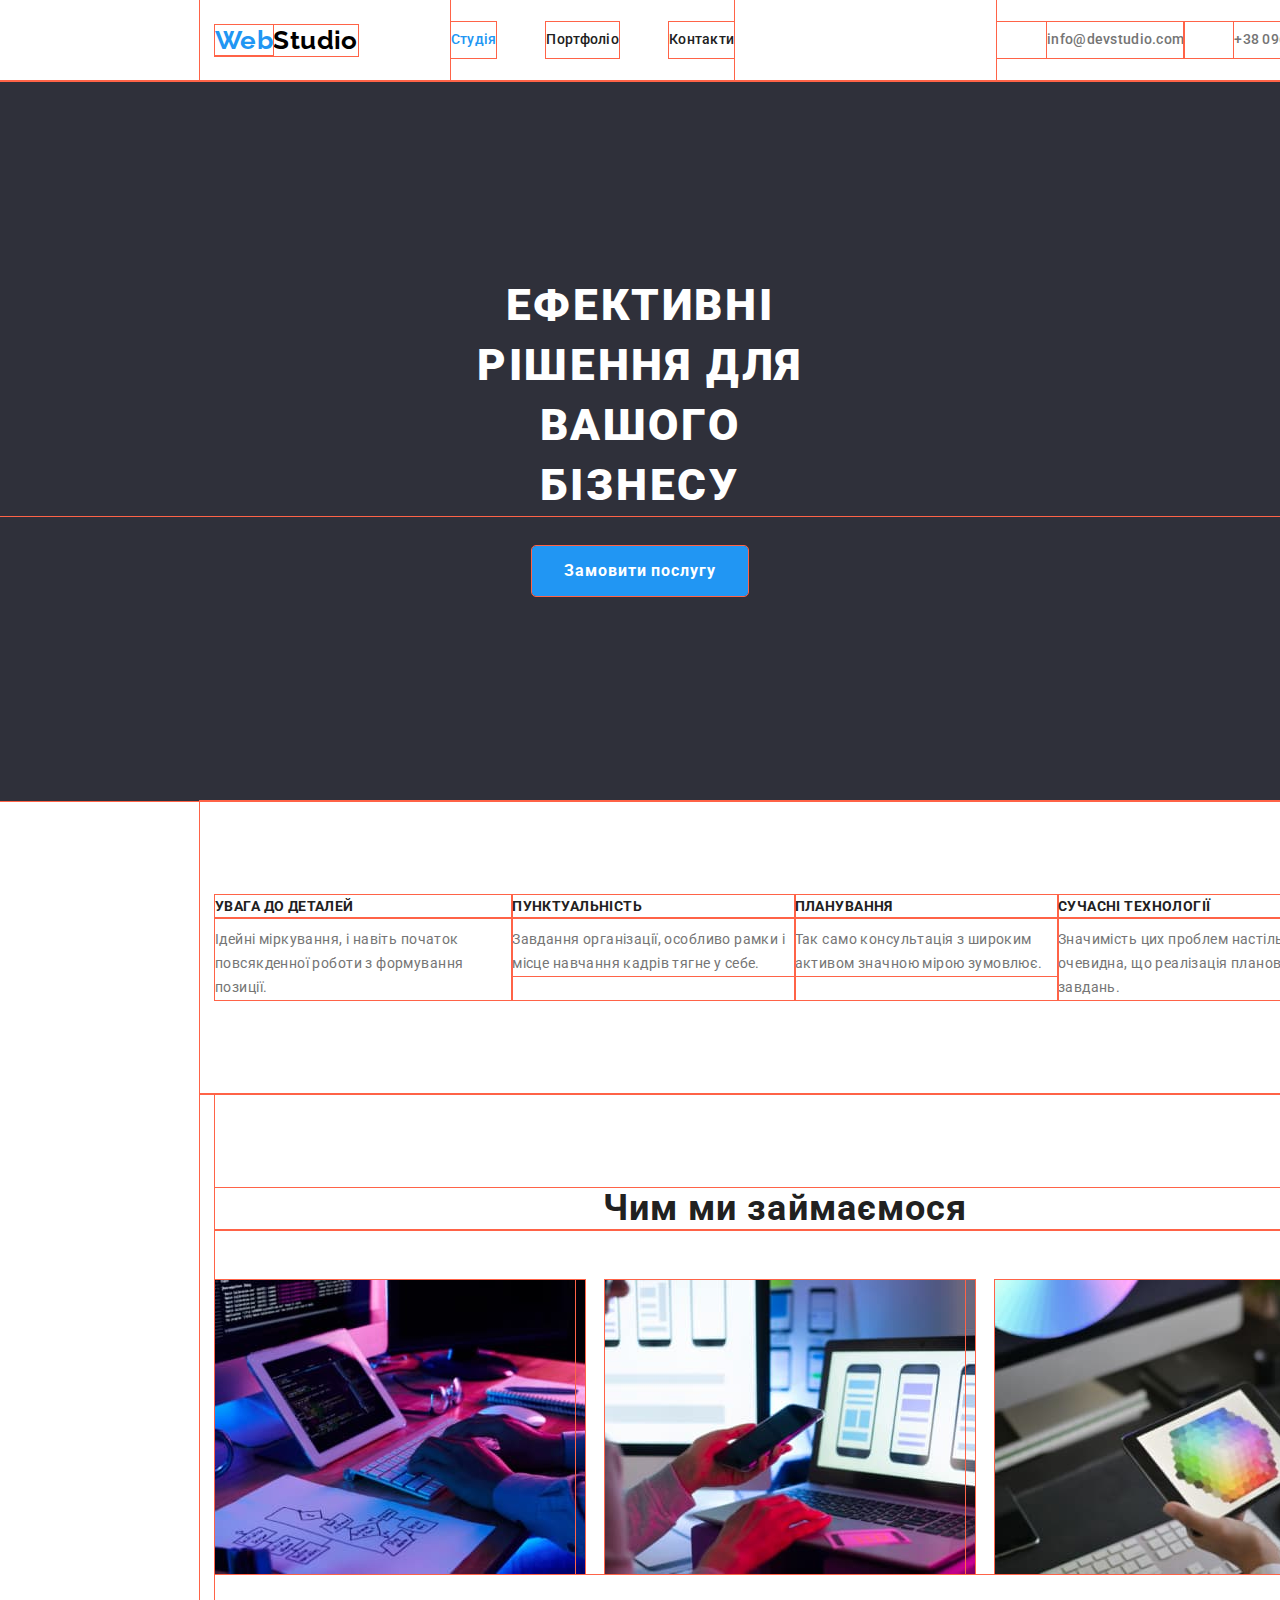
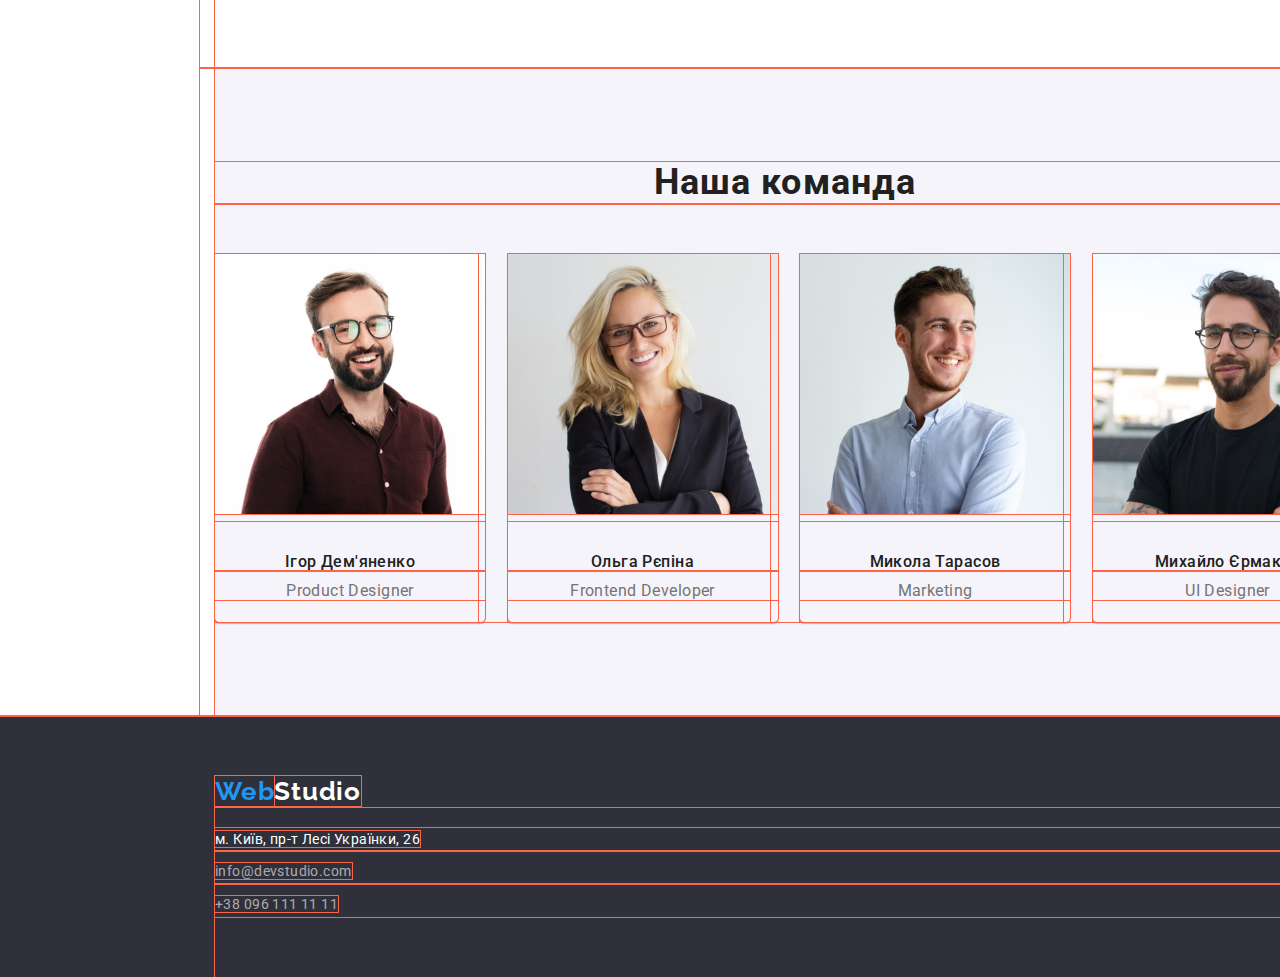
==== index.html @ 88bd4298 "home work" ====
<!DOCTYPE html>
<html lang="uk">
  <head>
    <meta charset="UTF-8" />
    <meta http-equiv="X-UA-Compatible" content="IE=edge" />
    <meta name="viewport" content="width=device-width, initial-scale=1.0" />
    <link rel="preconnect" href="https://fonts.googleapis.com" />
    <link rel="preconnect" href="https://fonts.gstatic.com" crossorigin />
    <link
      href="https://fonts.googleapis.com/css2?family=Raleway:wght@700&family=Roboto:wght@400;500;700;900&display=swap"
      rel="stylesheet"
    />
    <title>Web Studio</title>
    <link
      rel="stylesheet"
      href="https://cdnjs.cloudflare.com/ajax/libs/modern-normalize/1.1.0/modern-normalize.min.css"
    />
    <link rel="stylesheet" href="./сss/styles.css" />
  </head>
  <body>
    <!-- Heder -->
    <header class="header">
      <nav class="container header-container">
        <a lang="en" href="./index.html" class="logo"> <span class="logoweb">Web</span>Studio </a>
        <ul class="site-nav list">
          <li class="site-nav-link"><a href="./index.html" class="link curent">Студія </a></li>
          <li class="site-nav-link"><a href="./portfolio.html" class="link">Портфоліо </a></li>
          <li class="site-nav-link"><a href="Контакти" class="link">Контакти </a></li>
        </ul>
        <ul class="auth-nav list">
          <li>
            <a href="mailto:info@devstudio.com" class="link-nav">info@devstudio.com</a>
          </li>
          <li>
            <a href="tel:+380961111111" class="link-nav">+38 096 111 11 11</a>
          </li>
        </ul>
      </nav>
    </header>
    <main>
      <!-- Section 1 -->
      <section class="hero">
        <h1 class="hero-title">
          Ефективні рішення для<br />
          вашого бізнесу
        </h1>
        <!-- TO DO BUTTON -->
        <button type="button" class="button-hero button-portfolio">Замовити послугу</button>
      </section>
      <div class="container section">
        <section class="textclass">
          <!-- Hiden after-->
          <h2 class="visually-hidden">Особливості</h2>
          <ul class="textsextion">
            <li class="textbox">
              <h3 class="peculiarities">УВАГА ДО ДЕТАЛЕЙ</h3>
              <p class="peculiarities-list">
                Ідейні міркування, і навіть початок повсякденної роботи з формування позиції.
              </p>
            </li>
            <li class="textbox">
              <h3 class="peculiarities">ПУНКТУАЛЬНІСТЬ</h3>
              <p class="peculiarities-list">
                Завдання організації, особливо рамки і місце навчання кадрів тягне у себе.
              </p>
            </li>
            <li class="textbox">
              <h3 class="peculiarities">ПЛАНУВАННЯ</h3>
              <p class="peculiarities-list">
                Так само консультація з широким активом значною мірою зумовлює.
              </p>
            </li>
            <li class="textbox">
              <h3 class="peculiarities">СУЧАСНІ ТЕХНОЛОГІЇ</h3>
              <p class="peculiarities-list">
                Значимість цих проблем настільки очевидна, що реалізація планових завдань.
              </p>
            </li>
          </ul>
        </section>
      </div>
      <div class="container">
        <section class="section section-list">
          <h2 class="section-tittle">Чим ми займаємося</h2>
          <ul class="boxcard">
            <li class="fotowork"><img src="./images/box1.jpg" alt="Проект з 0" width="370" /></li>
            <li class="fotowork">
              <img src="./images/box2.jpg" alt="Теми на любий вибір" width="370" />
            </li>
            <li class="fotowork"><img src="./images/box3.jpg" alt="Дизайн" width="370" /></li>
          </ul>
        </section>
      </div>
      <!-- Comand -->
      <div class="container">
        <section class="section section-team">
          <h2 class="section-tittle pading-list">Наша команда</h2>
          <ul class="team-foto-link">
            <li class="team-workers">
              <div class="borderteam">
                <img src="./images/teamcard1.jpg" alt="Дизайнер" width="270" height="260" />
                <h3 class="team">Ігор Дем'яненко</h3>
                <p class="team-work">Product Designer</p>
              </div>
            </li>
            <li class="team-workers">
              <div class="borderteam">
                <img src="./images/teamcard2.jpg" alt="Розробник" width="270" height="260" />
                <h3 class="team">Ольга Рєпіна</h3>
                <p class="team-work">Frontend Developer</p>
              </div>
            </li>
            <li class="team-workers">
              <div class="borderteam">
                <img src="./images/teamcard3.jpg" alt="Маркетинг" width="270" height="260" />
                <h3 class="team">Микола Тарасов</h3>
                <p class="team-work">Marketing</p>
              </div>
            </li>
            <li class="team-workers">
              <div class="borderteam">
                <img src="./images/teamcard4.jpg" alt="Дизайнер" width="270" height="260" />
                <h3 class="team">Михайло Єрмаков</h3>
                <p class="team-work">UI Designer</p>
              </div>
            </li>
          </ul>
        </section>
      </div>
    </main>
    <!-- adress -->
    <footer class="footerbg">
      <a lang="en" href="./index.html" class="logofot">
        <span class="logo-fotweb">Web</span>Studio</a
      >
      <address>
        <ul class="footer-nav list">
          <li class="navadress">
            <a
              href="https://goo.gl/maps/pRwfF4WAniWBqefx9"
              target="_blank"
              rel="noreferrer nofollow noopener"
              class="footer-link navigation"
              >м. Київ, пр-т Лесі Українки, 26
            </a>
          </li>
          <li class="navadress">
            <a href="mailto:info@devstudio.com" class="footer-link">info@devstudio.com</a>
          </li>
          <li class="navadress">
            <a href="tel:+380961111111" class="footer-link">+38 096 111 11 11</a>
          </li>
        </ul>
      </address>
    </footer>
  </body>
</html>
---- сss/styles.css ----
:root {
  --primary-text-color: rgba(33, 33, 33, 1);
  --logo-link-color: rgba(33, 150, 243, 1);
  --logo-color: rgba(0, 0, 0, 1);
  --primary-background-color: rgba(255, 255, 255, 1);
  --secondary-text: rgba(117, 117, 117, 1);
  --third-text: rgba(255, 255, 255, 0.6);
  --hero-color: rgba(47, 48, 58, 1);
  --active-button: rgba(24, 140, 232, 1);
  --second-background: rgba(245, 244, 250, 1);
  --color-border-heade: rgba(236, 236, 236, 1);
}

body {
  font-family: 'Roboto', sans-serif;
  font-size: 14px;
  line-height: 1.71;
  letter-spacing: 0.03em;
  color: var(--primary-text-color);
  background-color: var(--primary-background-color);
}
/* сховав точки */
* {
}
*,
*::before *::after {
  box-sizing: border-box;
}
* {
  outline: 1px solid tomato;
}

ul {
  list-style: none;
}
.visually-hidden {
  position: absolute;
  white-space: nowrap;
  width: 1px;
  height: 1px;
  overflow: hidden;
  border: 0;
  padding: 0;
  clip: rect(0 0 0 0);
  clip-path: inset(50%);
  margin: -1px;
}
/* pading margim */
h1,
h2,
h3,
h4,
h5,
h6,
p,
ul {
  margin: 0;
}
ul {
  padding-left: 0;
}
/* LOGOGOGOGOGOGOG */
.link {
  display: block;
  padding-top: 10px;
  padding-bottom: 10px;
}
.link-nav {
  display: block;
  padding-top: 10px;
  padding-bottom: 10px;
}
.logo {
  font-family: 'Raleway', sans-serif;
  font-weight: 700;
  font-size: 26px;
  line-height: 1.2;
  color: var(--logo-color);
  text-decoration: none;
}
.logoweb {
  color: var(--logo-link-color);
}
.logo:hover,
.logo:focus {
  color: var(--logo-link-color);
}
/* NAVIGATION */
/* Portfolio */

.site-nav .link {
  font-weight: 500;
  font-size: 14px;
  line-height: 1.14;
  letter-spacing: 0.02em;
  color: var(--primary-text-color);
  text-decoration: none;
}
.site-nav .link:hover,
.site-nav .link:focus {
  color: var(--logo-link-color);
}
/* tel+adress */
.auth-nav .link-nav {
  font-weight: 500;
  font-size: 14px;
  line-height: 1.14;
  letter-spacing: 0.02em;
  color: var(--secondary-text);
  text-decoration: none;
}
.auth-nav .link-nav:hover,
.auth-nav .link-nav:focus {
  color: var(--logo-link-color);
}
.site-nav .link.curent {
  color: var(--logo-link-color);
}
.button-portfolio {
  font-family: inherit;
  font-weight: 500;
  font-size: 16px;
  line-height: 1.6;
  letter-spacing: 0.03em;
  border-radius: 4px;
  color: var(--primary-text-color);
  border: 0px;
  padding: 6px 22px;
}
.button-portfolio:hover,
.button-portfolio:focus {
  background-color: var(--logo-link-color);
  cursor: pointer;
}
.link-filter {
  text-decoration: none;
}
.filter {
  font-size: 18px;
  line-height: 2;
  letter-spacing: 0.06em;
  color: var(--primary-text-color);
  text-decoration: none;
}
.filter-foto {
  font-size: 16px;
  line-height: 1.8;
  letter-spacing: 0.03em;
  color: var(--secondary-text);
  text-decoration: none;
}
/* footer */
.logofot {
  font-family: 'Raleway';
  font-style: normal;
  font-weight: 700;
  font-size: 26px;
  line-height: 1.2;
  letter-spacing: 0.03em;
  color: var(--primary-background-color);
  text-decoration: none;
}
.logo-fotweb {
  color: var(--logo-link-color);
}
.logofot:hover,
.logofot:focus {
  color: var(--logo-link-color);
}
/* adress */
.footerbg {
  background-color: var(--hero-color);
  padding-top: 60px;
}
.footer-nav .footer-link:hover,
.footer-nav .footer-link:focus {
  color: var(--logo-link-color);
}
.footer-link {
  font-size: 14px;
  line-height: 1.7;
  letter-spacing: 0.03em;
  text-decoration: none;
  color: var(--third-text);
}
.navigation {
  color: var(--primary-background-color);
}

/* hero section */
.hero {
  background-color: var(--hero-color);
  text-align: center;
}
.hero-title {
  text-align: center;
  font-weight: 900;
  font-size: 44px;
  line-height: 1.36;
  text-align: center;
  letter-spacing: 0.06em;
  text-transform: uppercase;
  color: var(--primary-background-color);
  padding: 195px 452px 0px 452px;
}
.button-hero {
  font-family: inherit;
  font-weight: 700;
  font-size: 16px;
  line-height: 1.6;
  letter-spacing: 0.06em;
  color: var(--primary-background-color);
  background-color: var(--logo-link-color);
  cursor: pointer;
  border-radius: 4px;
  width: 216px;
  height: 50px;
  margin-top: 30px;
  margin-bottom: 205px;
}
.button-hero:hover,
.button-hero:focus {
  color: var(--primary-background-color);
  background-color: var(--active-button);
}
/* пер(peculiarities)-особливості  */
/* section 2  */

.textsextion {
  display: flex;
  margin-left: auto;
}
.textbox .peculiarities :not(:first-child) {
  margin-left: 30px;
}
.peculiarities {
  font-size: 14px;
  line-height: 1.7;
  letter-spacing: 0.03em;
  text-transform: uppercase;
}
.peculiarities-list {
  color: var(--secondary-text);
  padding-top: 10px;
}
/* section 3  */
.boxcard {
  display: flex;
  padding-top: 50px;
}
.fotowork {
  width: calc((100% - 60px) / 3);
  display: flex;
}
.fotowork {
  margin-right: 30px;
}

.section-tittle {
  font-weight: 700;
  font-size: 36px;
  line-height: 1.16;
  letter-spacing: 0.03em;
  text-align: center;
  color: var(--primary-text-color);
}
/* section team */

.section-team {
  background-color: var(--second-background);
}
.team-foto-link {
  display: flex;
  padding-top: 50px;
}
.team-workers {
  width: calc((100% - 90px) / 4);
}
.team-workers:not(:first-child) {
  margin-left: 30px;
}

.team {
  font-weight: 500;
  font-size: 16px;
  line-height: 1.2;
  color: var(--primary-text-color);
}
.team-work {
  font-size: 16px;
  line-height: 1.2;
  color: var(--secondary-text);
}
/* /* cursor зі значенням pointer. */
/* cursor: pointer; */
/*  */
address {
  font-style: normal;
}
.container {
  width: 1170px;
  padding-left: 15px;
  padding-right: 15px;
  margin-left: 200px;
  margin-right: auto;
}
.header-container {
  display: flex;
}
.site-nav {
  display: flex;
  align-items: center;
}
.auth-nav {
  display: flex;
  align-items: center;
  margin-left: auto;
}
.logo {
  margin-left: 0;
  margin-top: 25px;
  margin-bottom: 24px;
}
.site-nav {
  margin-left: 93px;
}
.site-nav-link:not(:first-child) {
  margin-left: 50px;
}
.link-nav {
  margin-left: 50px;
}
.team {
  padding-top: 30px;
  text-align: center;
}
.team-work {
  padding-top: 10px;
  text-align: center;
}
.footerbg {
  padding-left: 215px;
  padding-top: 60px;
}
.footer-nav {
  display: flex;
  flex-direction: column;
  padding-top: 20px;
  padding-bottom: 60px;
}
.footer-nav :not(:first-child) {
  padding-top: 9px;
}
.borderteam {
  box-shadow: 0px 1px 3px rgba(0, 0, 0, 0.12), 0px 1px 1px rgba(0, 0, 0, 0.14),
    0px 2px 1px rgba(0, 0, 0, 0.2);
  border-radius: 0px 0px 4px 4px;
  width: 270px;
  height: 368px;
}
/* portfolio */
.button {
  display: flex;
  justify-content: center;
}
.button :not(:last-child) {
  padding-right: 9px;
}

.header {
  border-bottom: 1px solid var(--color-border-heade);
}
.section {
  padding-top: 94px;
  padding-bottom: 94px;
}
.foto-link {
  display: flex;
  flex-wrap: wrap;
  padding-top: 34px;
}
.flex-elements {
  margin-right: 30px;
  margin-bottom: 30px;
}
.flex-elements:nth-child(3n) {
  margin-right: 0;
}
.flex-elements:nth-last-child(-n + 3) {
  margin-bottom: 0;
}
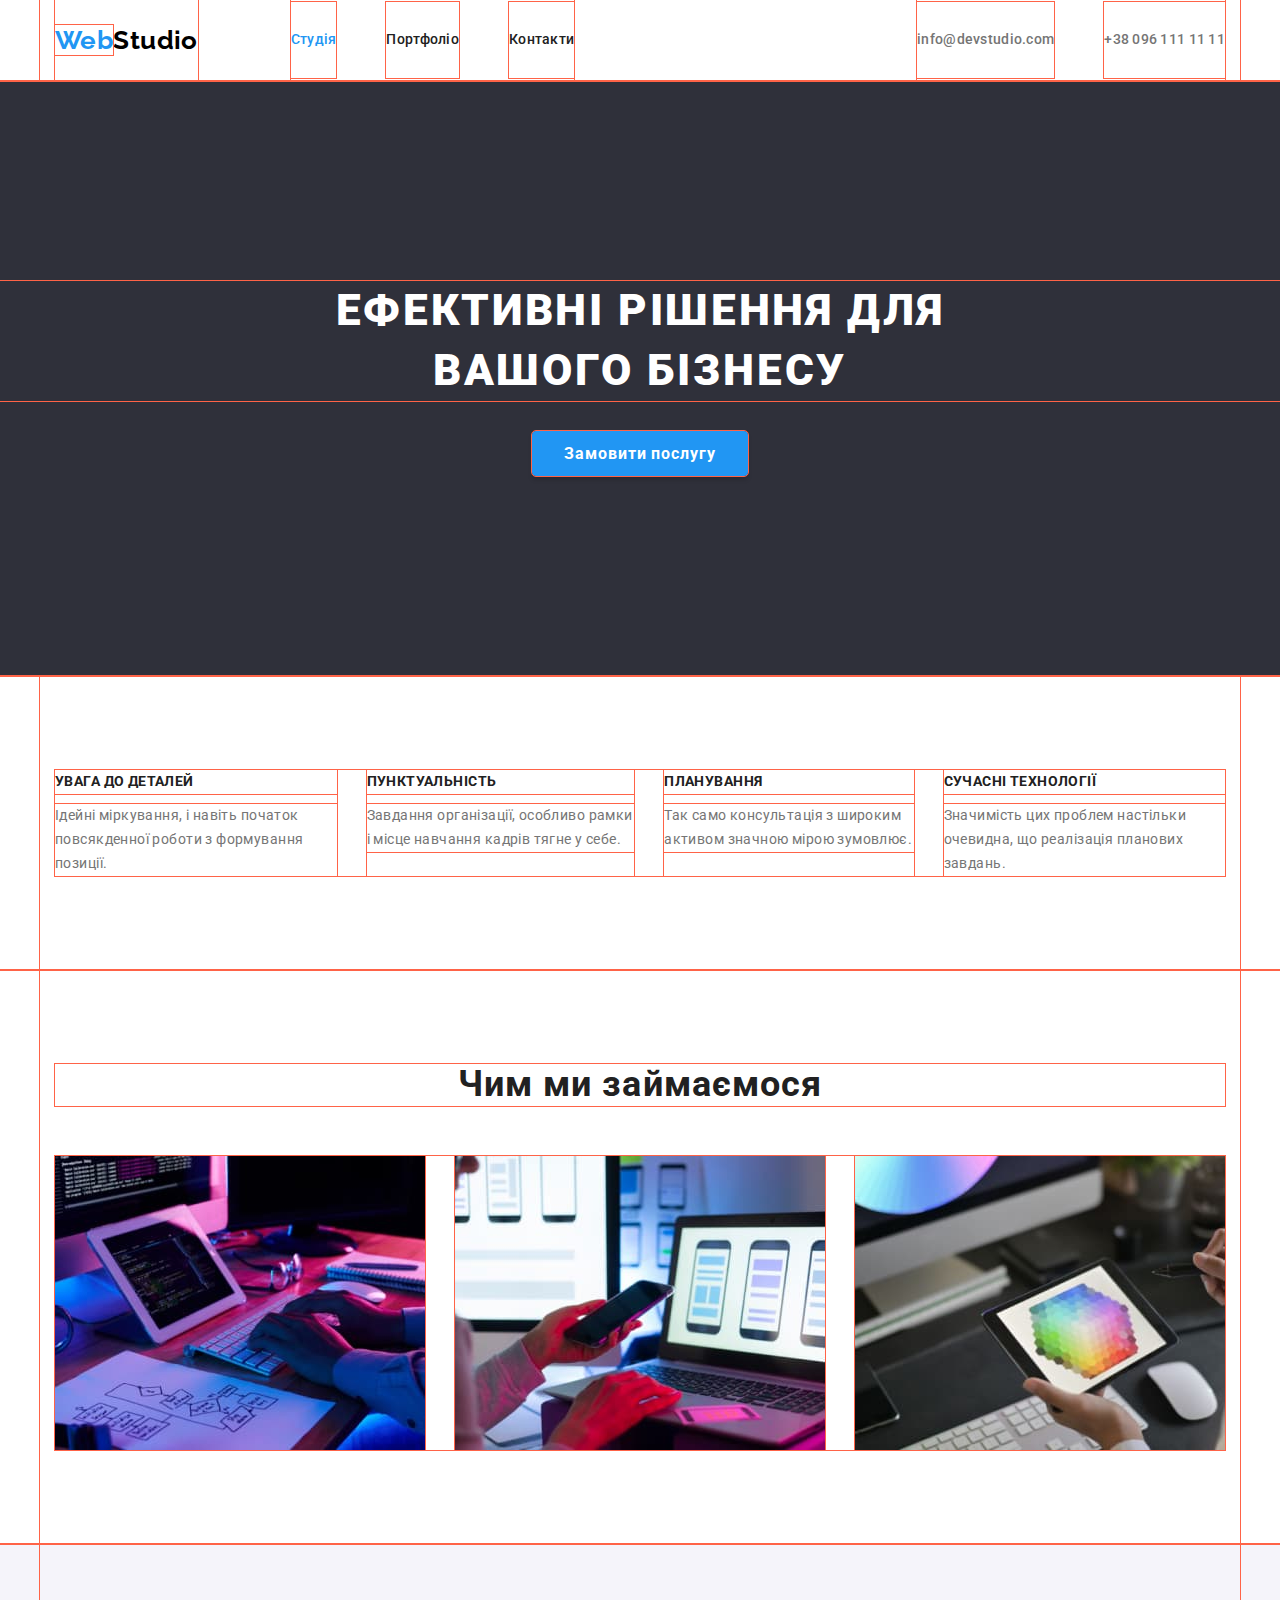
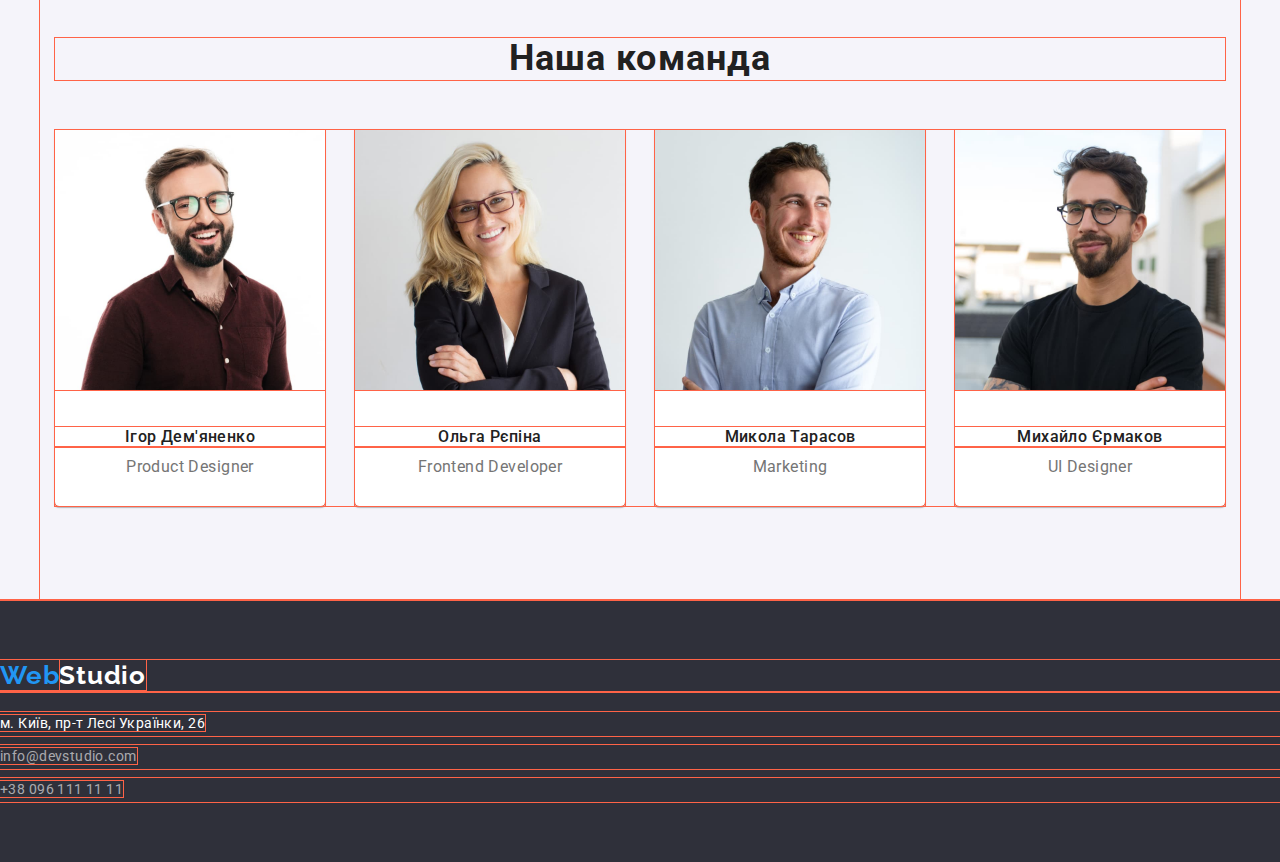
==== commit bbc11748: "mistake" ====
--- a/index.html
+++ b/index.html
@@ -28,10 +28,10 @@
           <li class="site-nav-link"><a href="Контакти" class="link">Контакти </a></li>
         </ul>
         <ul class="auth-nav list">
-          <li>
+          <li class="nav-site">
             <a href="mailto:info@devstudio.com" class="link-nav">info@devstudio.com</a>
           </li>
-          <li>
+          <li class="nav-sit">
             <a href="tel:+380961111111" class="link-nav">+38 096 111 11 11</a>
           </li>
         </ul>
@@ -47,9 +47,9 @@
         <!-- TO DO BUTTON -->
         <button type="button" class="button-hero button-portfolio">Замовити послугу</button>
       </section>
-      <div class="container section">
         <section class="textclass">
           <!-- Hiden after-->
+           <div class="container section">
           <h2 class="visually-hidden">Особливості</h2>
           <ul class="textsextion">
             <li class="textbox">
@@ -58,6 +58,7 @@
                 Ідейні міркування, і навіть початок повсякденної роботи з формування позиції.
               </p>
             </li>
+            
             <li class="textbox">
               <h3 class="peculiarities">ПУНКТУАЛЬНІСТЬ</h3>
               <p class="peculiarities-list">
@@ -77,10 +78,11 @@
               </p>
             </li>
           </ul>
+          </div>
         </section>
       </div>
-      <div class="container">
-        <section class="section section-list">
+      <section class="section-list">
+           <div class="container section">
           <h2 class="section-tittle">Чим ми займаємося</h2>
           <ul class="boxcard">
             <li class="fotowork"><img src="./images/box1.jpg" alt="Проект з 0" width="370" /></li>
@@ -89,51 +91,59 @@
             </li>
             <li class="fotowork"><img src="./images/box3.jpg" alt="Дизайн" width="370" /></li>
           </ul>
+          </div>
         </section>
-      </div>
+      
       <!-- Comand -->
-      <div class="container">
-        <section class="section section-team">
+      
+        <section class=" section-team">
+          <div class="container section">
           <h2 class="section-tittle pading-list">Наша команда</h2>
           <ul class="team-foto-link">
             <li class="team-workers">
-              <div class="borderteam">
+              
                 <img src="./images/teamcard1.jpg" alt="Дизайнер" width="270" height="260" />
+                <div class="borderteam">
                 <h3 class="team">Ігор Дем'яненко</h3>
                 <p class="team-work">Product Designer</p>
               </div>
             </li>
             <li class="team-workers">
-              <div class="borderteam">
+              
                 <img src="./images/teamcard2.jpg" alt="Розробник" width="270" height="260" />
+                <div class="borderteam">
                 <h3 class="team">Ольга Рєпіна</h3>
                 <p class="team-work">Frontend Developer</p>
               </div>
             </li>
             <li class="team-workers">
-              <div class="borderteam">
+              
                 <img src="./images/teamcard3.jpg" alt="Маркетинг" width="270" height="260" />
+                <div class="borderteam">
                 <h3 class="team">Микола Тарасов</h3>
                 <p class="team-work">Marketing</p>
               </div>
             </li>
             <li class="team-workers">
-              <div class="borderteam">
+              
                 <img src="./images/teamcard4.jpg" alt="Дизайнер" width="270" height="260" />
+                <div class="borderteam">
                 <h3 class="team">Михайло Єрмаков</h3>
                 <p class="team-work">UI Designer</p>
               </div>
             </li>
           </ul>
+          </div>
         </section>
-      </div>
     </main>
     <!-- adress -->
     <footer class="footerbg">
+      <div class="logoclas">
       <a lang="en" href="./index.html" class="logofot">
-        <span class="logo-fotweb">Web</span>Studio</a
-      >
+        <span class="logo-fotweb">Web</span>Studio</a>
       <address>
+        </div>
+        <div class="foterclass">
         <ul class="footer-nav list">
           <li class="navadress">
             <a
@@ -151,6 +161,7 @@
             <a href="tel:+380961111111" class="footer-link">+38 096 111 11 11</a>
           </li>
         </ul>
+      </div>
       </address>
     </footer>
   </body>
--- a/сss/styles.css
+++ b/сss/styles.css
@@ -9,6 +9,7 @@
   --active-button: rgba(24, 140, 232, 1);
   --second-background: rgba(245, 244, 250, 1);
   --color-border-heade: rgba(236, 236, 236, 1);
+  --border-porfolio: rgba(238, 238, 238, 1);
 }
 
 body {
@@ -22,7 +23,6 @@
 /* сховав точки */
 * {
 }
-*,
 *::before *::after {
   box-sizing: border-box;
 }
@@ -62,14 +62,10 @@
 /* LOGOGOGOGOGOGOG */
 .link {
   display: block;
-  padding-top: 10px;
-  padding-bottom: 10px;
-}
-.link-nav {
-  display: block;
-  padding-top: 10px;
-  padding-bottom: 10px;
-}
+  padding-top: 30px;
+  padding-bottom: 30px;
+}
+
 .logo {
   font-family: 'Raleway', sans-serif;
   font-weight: 700;
@@ -81,13 +77,20 @@
 .logoweb {
   color: var(--logo-link-color);
 }
-.logo:hover,
+
 .logo:focus {
   color: var(--logo-link-color);
 }
 /* NAVIGATION */
 /* Portfolio */
-
+.link-nav {
+  display: block;
+  padding-top: 30px;
+  padding-bottom: 30px;
+}
+.nav-site {
+  margin-right: 50px;
+}
 .site-nav .link {
   font-weight: 500;
   font-size: 14px;
@@ -126,11 +129,16 @@
   color: var(--primary-text-color);
   border: 0px;
   padding: 6px 22px;
+  cursor: pointer;
 }
 .button-portfolio:hover,
 .button-portfolio:focus {
   background-color: var(--logo-link-color);
-  cursor: pointer;
+  color: var(--primary-background-color);
+}
+.button-portfolio:hover {
+  box-shadow: 0px 3px 1px rgba(0, 0, 0, 0.1), 0px 1px 2px rgba(0, 0, 0, 0.08),
+    0px 2px 2px rgba(0, 0, 0, 0.12);
 }
 .link-filter {
   text-decoration: none;
@@ -141,6 +149,7 @@
   letter-spacing: 0.06em;
   color: var(--primary-text-color);
   text-decoration: none;
+  margin-bottom: 4px;
 }
 .filter-foto {
   font-size: 16px;
@@ -163,15 +172,12 @@
 .logo-fotweb {
   color: var(--logo-link-color);
 }
-.logofot:hover,
+
 .logofot:focus {
   color: var(--logo-link-color);
 }
 /* adress */
-.footerbg {
-  background-color: var(--hero-color);
-  padding-top: 60px;
-}
+
 .footer-nav .footer-link:hover,
 .footer-nav .footer-link:focus {
   color: var(--logo-link-color);
@@ -191,6 +197,8 @@
 .hero {
   background-color: var(--hero-color);
   text-align: center;
+  padding-top: 200px;
+  padding-bottom: 200px;
 }
 .hero-title {
   text-align: center;
@@ -201,7 +209,6 @@
   letter-spacing: 0.06em;
   text-transform: uppercase;
   color: var(--primary-background-color);
-  padding: 195px 452px 0px 452px;
 }
 .button-hero {
   font-family: inherit;
@@ -213,10 +220,9 @@
   background-color: var(--logo-link-color);
   cursor: pointer;
   border-radius: 4px;
-  width: 216px;
-  height: 50px;
   margin-top: 30px;
-  margin-bottom: 205px;
+  padding: 10px 32px;
+  box-shadow: 0px 4px 4px rgba(0, 0, 0, 0.15);
 }
 .button-hero:hover,
 .button-hero:focus {
@@ -228,7 +234,7 @@
 
 .textsextion {
   display: flex;
-  margin-left: auto;
+  gap: 30px;
 }
 .textbox .peculiarities :not(:first-child) {
   margin-left: 30px;
@@ -241,19 +247,17 @@
 }
 .peculiarities-list {
   color: var(--secondary-text);
-  padding-top: 10px;
+  margin-top: 10px;
 }
 /* section 3  */
 .boxcard {
   display: flex;
-  padding-top: 50px;
+  margin-top: 50px;
+  gap: 30px;
 }
 .fotowork {
   width: calc((100% - 60px) / 3);
   display: flex;
-}
-.fotowork {
-  margin-right: 30px;
 }
 
 .section-tittle {
@@ -271,13 +275,23 @@
 }
 .team-foto-link {
   display: flex;
-  padding-top: 50px;
+  margin-top: 50px;
 }
 .team-workers {
   width: calc((100% - 90px) / 4);
-}
+  background-color: var(--primary-background-color);
+}
+
 .team-workers:not(:first-child) {
   margin-left: 30px;
+}
+.team-work {
+  padding-top: 10px;
+  padding-bottom: 30px;
+  text-align: center;
+  font-size: 16px;
+  line-height: 1.2;
+  color: var(--secondary-text);
 }
 
 .team {
@@ -285,12 +299,10 @@
   font-size: 16px;
   line-height: 1.2;
   color: var(--primary-text-color);
-}
-.team-work {
-  font-size: 16px;
-  line-height: 1.2;
-  color: var(--secondary-text);
-}
+  text-align: center;
+  margin-top: 30px;
+}
+
 /* /* cursor зі значенням pointer. */
 /* cursor: pointer; */
 /*  */
@@ -298,10 +310,10 @@
   font-style: normal;
 }
 .container {
-  width: 1170px;
+  width: 1200px;
   padding-left: 15px;
   padding-right: 15px;
-  margin-left: 200px;
+  margin-left: auto;
   margin-right: auto;
 }
 .header-container {
@@ -318,8 +330,8 @@
 }
 .logo {
   margin-left: 0;
-  margin-top: 25px;
-  margin-bottom: 24px;
+  padding-top: 25px;
+  padding-bottom: 24px;
 }
 .site-nav {
   margin-left: 93px;
@@ -327,44 +339,27 @@
 .site-nav-link:not(:first-child) {
   margin-left: 50px;
 }
-.link-nav {
-  margin-left: 50px;
-}
-.team {
-  padding-top: 30px;
-  text-align: center;
-}
-.team-work {
-  padding-top: 10px;
-  text-align: center;
-}
+
 .footerbg {
-  padding-left: 215px;
+  padding-left: auto;
   padding-top: 60px;
-}
-.footer-nav {
-  display: flex;
-  flex-direction: column;
-  padding-top: 20px;
   padding-bottom: 60px;
-}
-.footer-nav :not(:first-child) {
-  padding-top: 9px;
-}
-.borderteam {
+  background-color: var(--hero-color);
+}
+
+.team-workers {
   box-shadow: 0px 1px 3px rgba(0, 0, 0, 0.12), 0px 1px 1px rgba(0, 0, 0, 0.14),
     0px 2px 1px rgba(0, 0, 0, 0.2);
   border-radius: 0px 0px 4px 4px;
-  width: 270px;
-  height: 368px;
 }
 /* portfolio */
 .button {
   display: flex;
   justify-content: center;
+  cursor: pointer;
 }
 .button :not(:last-child) {
-  padding-right: 9px;
+  margin-right: 9px;
 }
 
 .header {
@@ -377,15 +372,33 @@
 .foto-link {
   display: flex;
   flex-wrap: wrap;
-  padding-top: 34px;
-}
+  margin-top: 34px;
+}
+
 .flex-elements {
   margin-right: 30px;
-  margin-bottom: 30px;
-}
+  margin-top: 30px;
+  background-color: var(--primary-background-color);
+}
+
 .flex-elements:nth-child(3n) {
   margin-right: 0;
 }
-.flex-elements:nth-last-child(-n + 3) {
-  margin-bottom: 0;
-}
+.logoclas {
+  margin-bottom: 20px;
+}
+.foterclass :not(:first-child) {
+  margin-top: 9px;
+}
+.border-foto {
+  border-width: 1px;
+  border-style: solid;
+  border-color: var(--border-porfolio);
+  padding-top: 20px;
+  padding-bottom: 20px;
+  padding-left: 24px;
+  padding-right: 24px;
+}
+.border-foto {
+  display: block;
+}
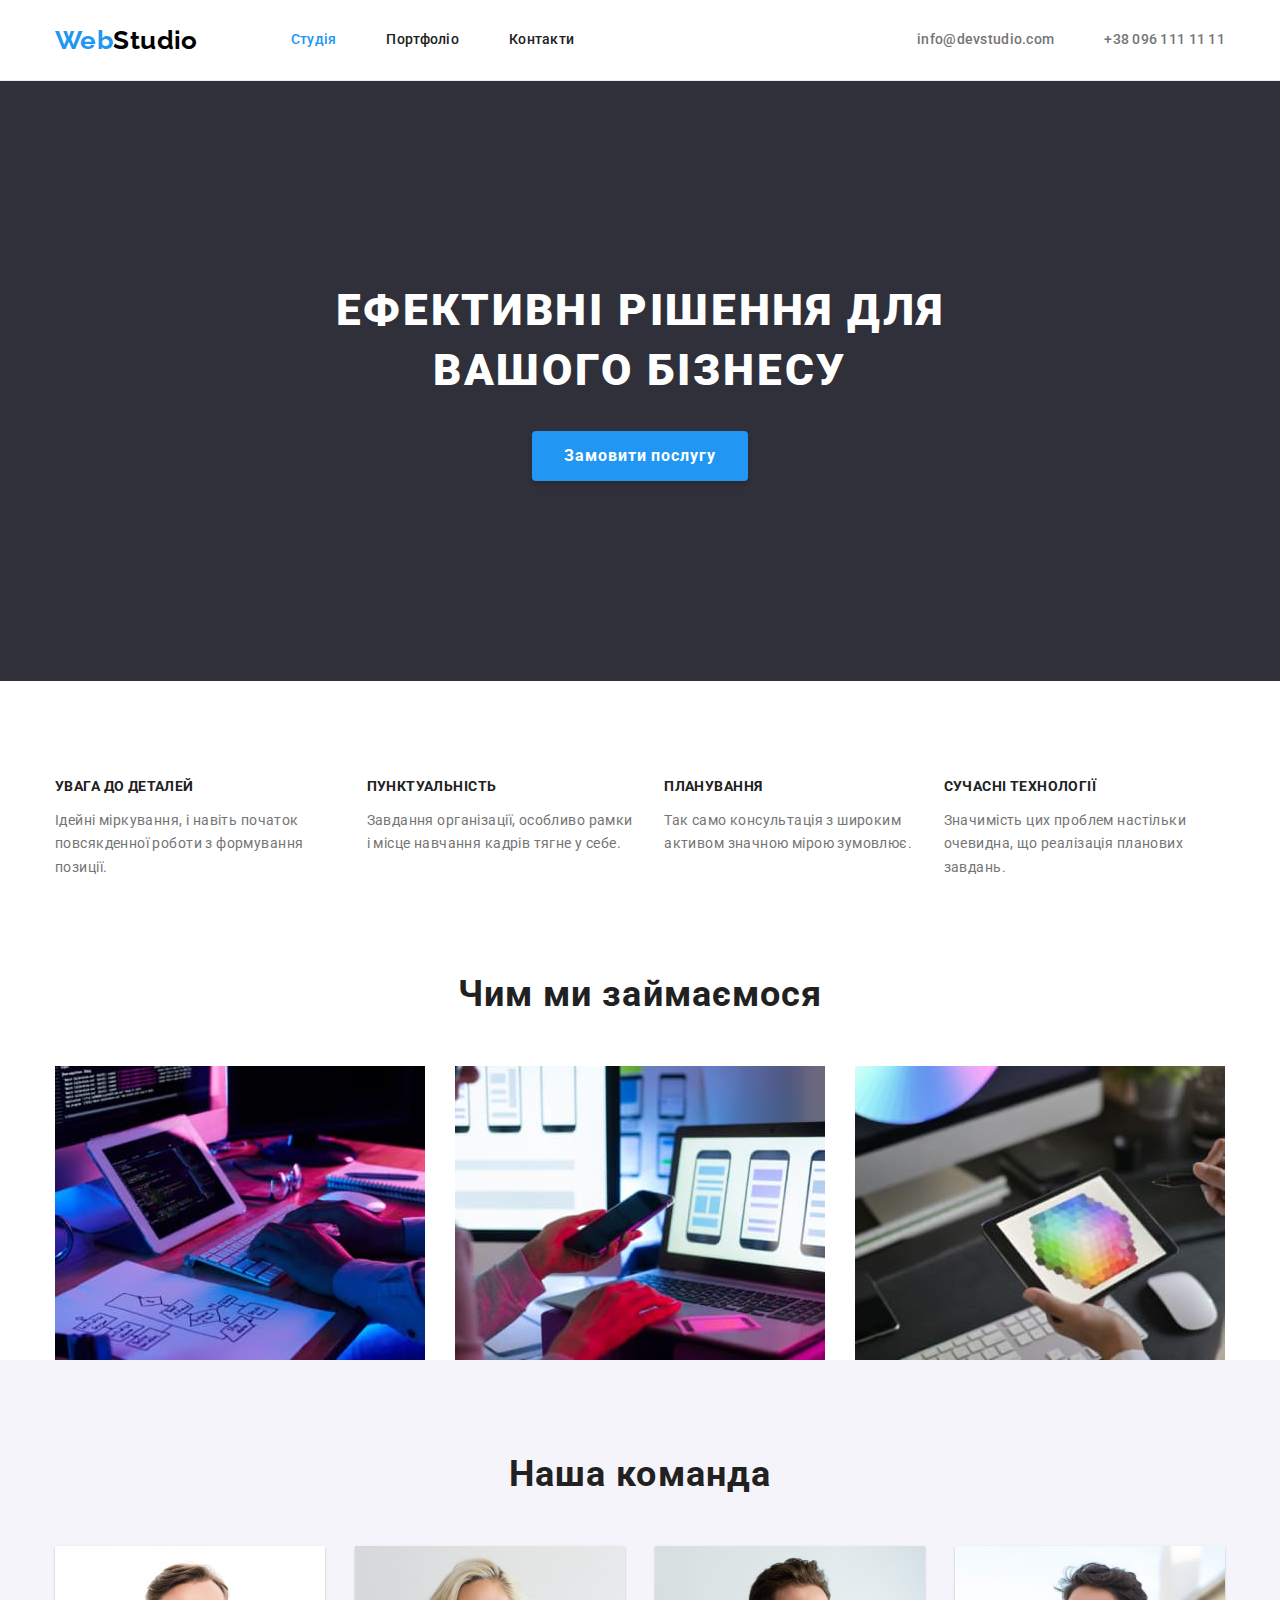
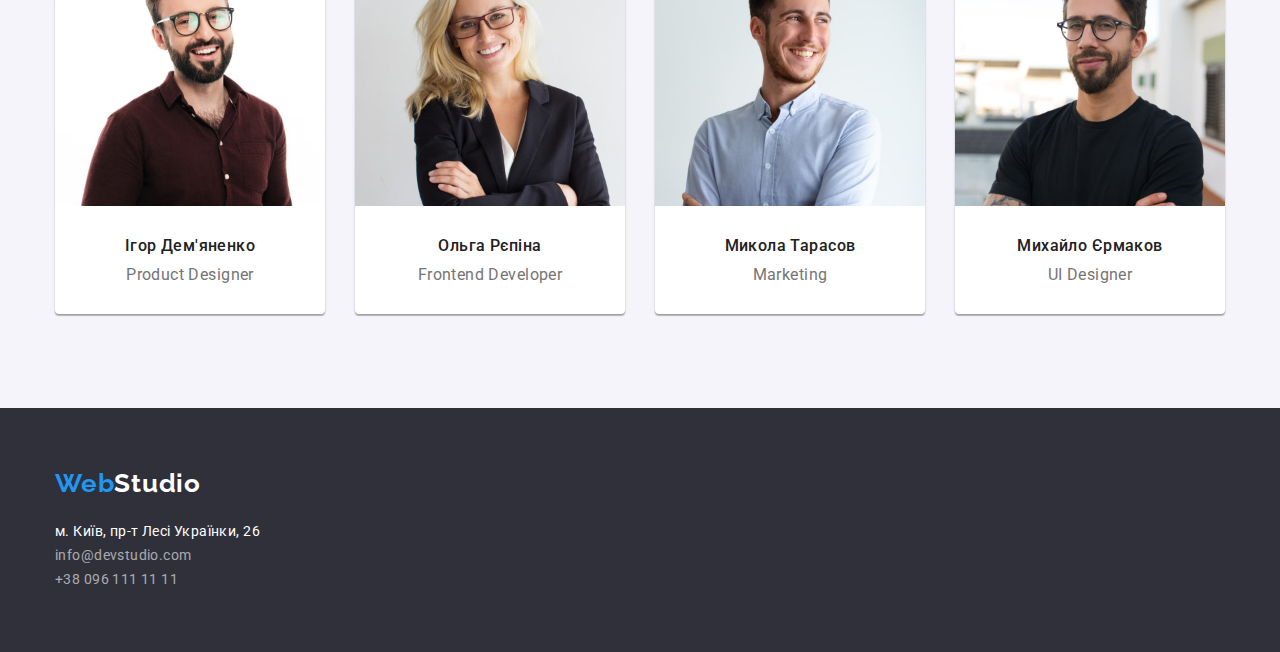
==== commit d0e7bb81: "what me do" ====
--- a/index.html
+++ b/index.html
@@ -47,9 +47,9 @@
         <!-- TO DO BUTTON -->
         <button type="button" class="button-hero button-portfolio">Замовити послугу</button>
       </section>
-        <section class="textclass">
+        <section class="textclass section">
           <!-- Hiden after-->
-           <div class="container section">
+           <div class="container ">
           <h2 class="visually-hidden">Особливості</h2>
           <ul class="textsextion">
             <li class="textbox">
@@ -82,7 +82,7 @@
         </section>
       </div>
       <section class="section-list">
-           <div class="container section">
+           <div class="container ">
           <h2 class="section-tittle">Чим ми займаємося</h2>
           <ul class="boxcard">
             <li class="fotowork"><img src="./images/box1.jpg" alt="Проект з 0" width="370" /></li>
@@ -96,8 +96,8 @@
       
       <!-- Comand -->
       
-        <section class=" section-team">
-          <div class="container section">
+        <section class=" section-team section">
+          <div class="container">
           <h2 class="section-tittle pading-list">Наша команда</h2>
           <ul class="team-foto-link">
             <li class="team-workers">
@@ -138,12 +138,12 @@
     </main>
     <!-- adress -->
     <footer class="footerbg">
+      <div class="container">
       <div class="logoclas">
       <a lang="en" href="./index.html" class="logofot">
         <span class="logo-fotweb">Web</span>Studio</a>
       <address>
         </div>
-        <div class="foterclass">
         <ul class="footer-nav list">
           <li class="navadress">
             <a
@@ -161,8 +161,8 @@
             <a href="tel:+380961111111" class="footer-link">+38 096 111 11 11</a>
           </li>
         </ul>
+      </address>
       </div>
-      </address>
     </footer>
   </body>
 </html>
--- a/сss/styles.css
+++ b/сss/styles.css
@@ -21,18 +21,15 @@
   background-color: var(--primary-background-color);
 }
 /* сховав точки */
-* {
-}
+
 *::before *::after {
   box-sizing: border-box;
 }
-* {
-  outline: 1px solid tomato;
-}
 
 ul {
   list-style: none;
 }
+
 .visually-hidden {
   position: absolute;
   white-space: nowrap;
@@ -127,7 +124,7 @@
   letter-spacing: 0.03em;
   border-radius: 4px;
   color: var(--primary-text-color);
-  border: 0px;
+  border: none;
   padding: 6px 22px;
   cursor: pointer;
 }
@@ -201,11 +198,9 @@
   padding-bottom: 200px;
 }
 .hero-title {
-  text-align: center;
   font-weight: 900;
   font-size: 44px;
   line-height: 1.36;
-  text-align: center;
   letter-spacing: 0.06em;
   text-transform: uppercase;
   color: var(--primary-background-color);
@@ -214,7 +209,7 @@
   font-family: inherit;
   font-weight: 700;
   font-size: 16px;
-  line-height: 1.6;
+  line-height: 1.87;
   letter-spacing: 0.06em;
   color: var(--primary-background-color);
   background-color: var(--logo-link-color);
@@ -259,6 +254,9 @@
   width: calc((100% - 60px) / 3);
   display: flex;
 }
+.section-list {
+  padding-bottom: 94;
+}
 
 .section-tittle {
   font-weight: 700;
@@ -281,13 +279,16 @@
   width: calc((100% - 90px) / 4);
   background-color: var(--primary-background-color);
 }
+.borderteam {
+  padding-top: 30px;
+  padding-bottom: 30px;
+}
 
 .team-workers:not(:first-child) {
   margin-left: 30px;
 }
 .team-work {
-  padding-top: 10px;
-  padding-bottom: 30px;
+  margin-top: 10px;
   text-align: center;
   font-size: 16px;
   line-height: 1.2;
@@ -300,7 +301,6 @@
   line-height: 1.2;
   color: var(--primary-text-color);
   text-align: center;
-  margin-top: 30px;
 }
 
 /* /* cursor зі значенням pointer. */
@@ -341,7 +341,6 @@
 }
 
 .footerbg {
-  padding-left: auto;
   padding-top: 60px;
   padding-bottom: 60px;
   background-color: var(--hero-color);
@@ -356,7 +355,6 @@
 .button {
   display: flex;
   justify-content: center;
-  cursor: pointer;
 }
 .button :not(:last-child) {
   margin-right: 9px;
@@ -372,18 +370,26 @@
 .foto-link {
   display: flex;
   flex-wrap: wrap;
-  margin-top: 34px;
-}
-
+  margin-top: 50px;
+  justify-content: space-between;
+  gap: 30px;
+}
 .flex-elements {
-  margin-right: 30px;
-  margin-top: 30px;
+  display: flex;
+  flex-wrap: wrap;
+}
+
+.flex-elements {
   background-color: var(--primary-background-color);
 }
 
-.flex-elements:nth-child(3n) {
+.flex-elements li:nth-child(3n) {
   margin-right: 0;
 }
+.flex-elements li:nth-last-child(-n + 3) {
+  margin-bottom: 0;
+}
+
 .logoclas {
   margin-bottom: 20px;
 }
@@ -391,8 +397,16 @@
   margin-top: 9px;
 }
 .border-foto {
-  border-width: 1px;
-  border-style: solid;
+  border-bottom-width: 1px;
+  border-bottom-style: solid;
+  border-bottom-color: var(--border-porfolio);
+  border-left-width: 1px;
+  border-left-style: solid;
+  border-left-color: var(--border-porfolio);
+  border-right-width: 1px;
+  border-right-style: solid;
+  border-right-color: var(--border-porfolio);
+
   border-color: var(--border-porfolio);
   padding-top: 20px;
   padding-bottom: 20px;
@@ -402,3 +416,9 @@
 .border-foto {
   display: block;
 }
+img {
+  display: block;
+  height: auto;
+  max-width: 100%;
+}
+/* /testststststststs */
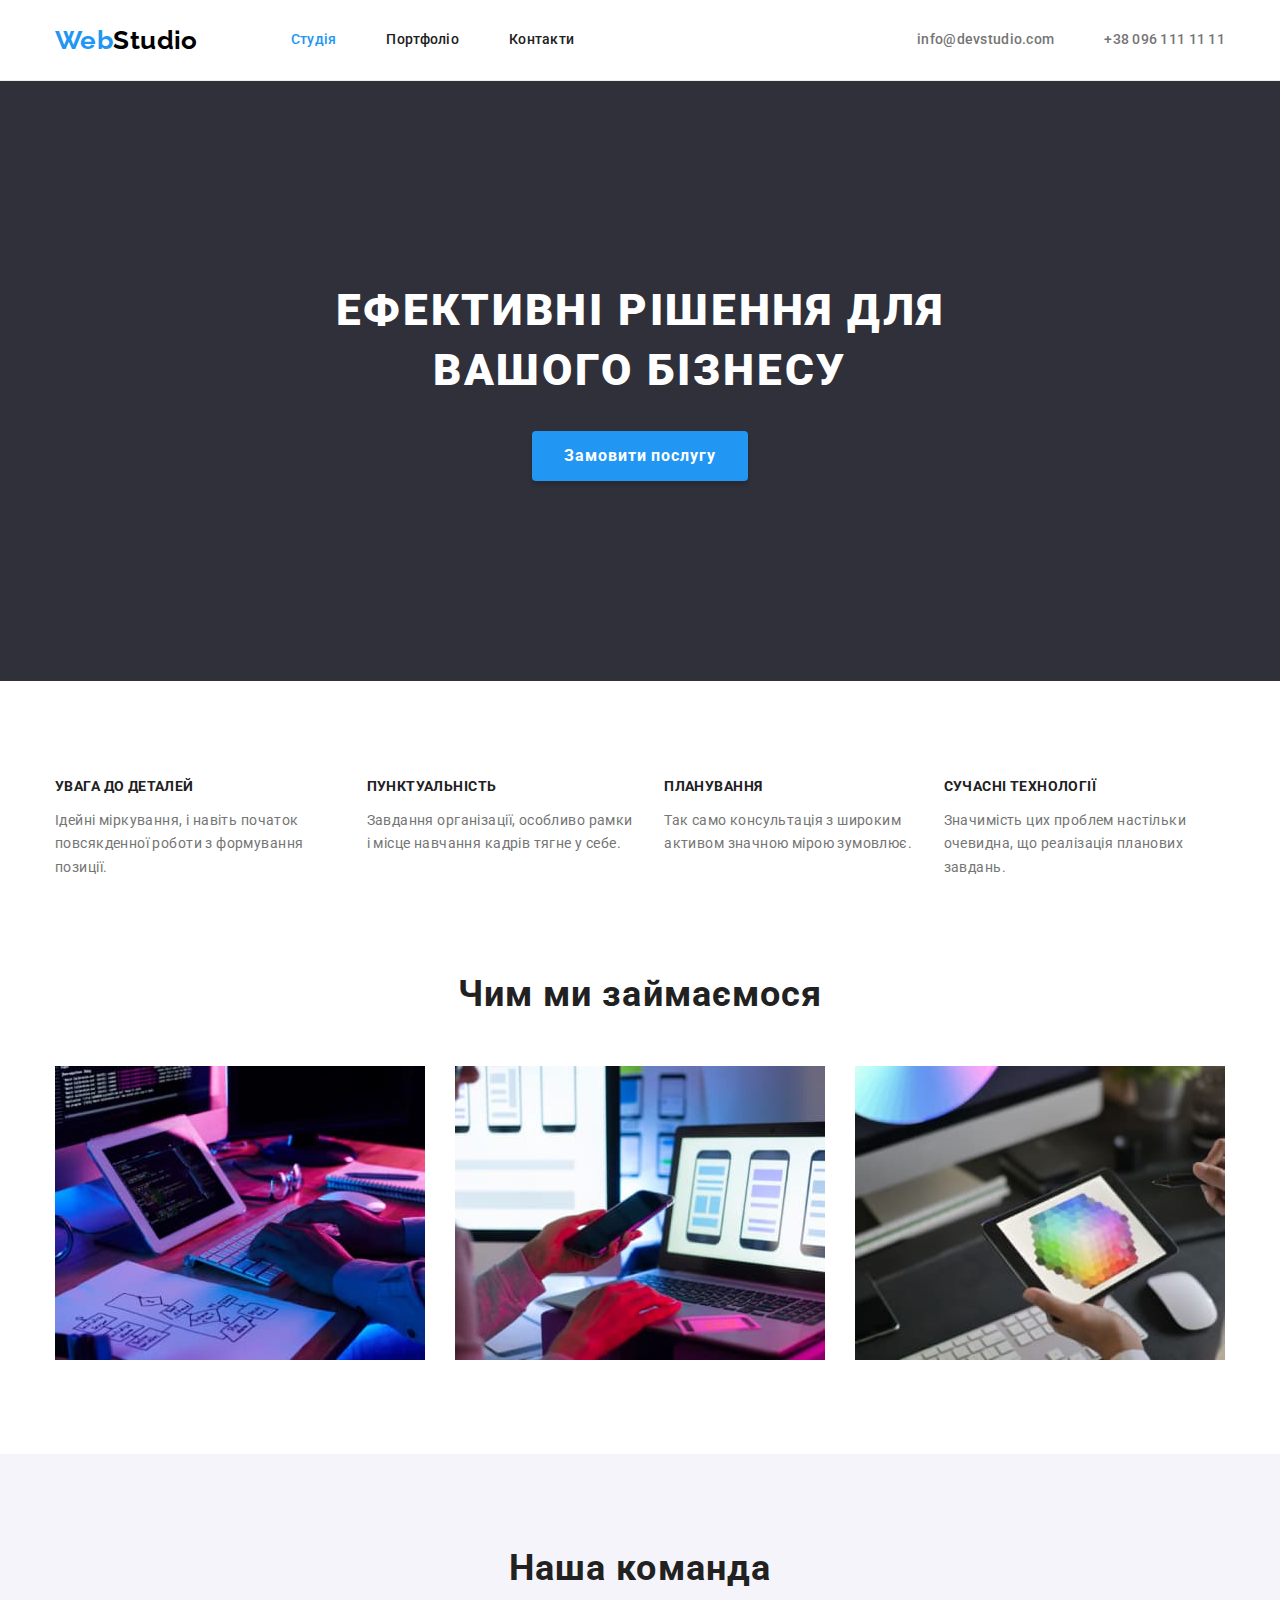
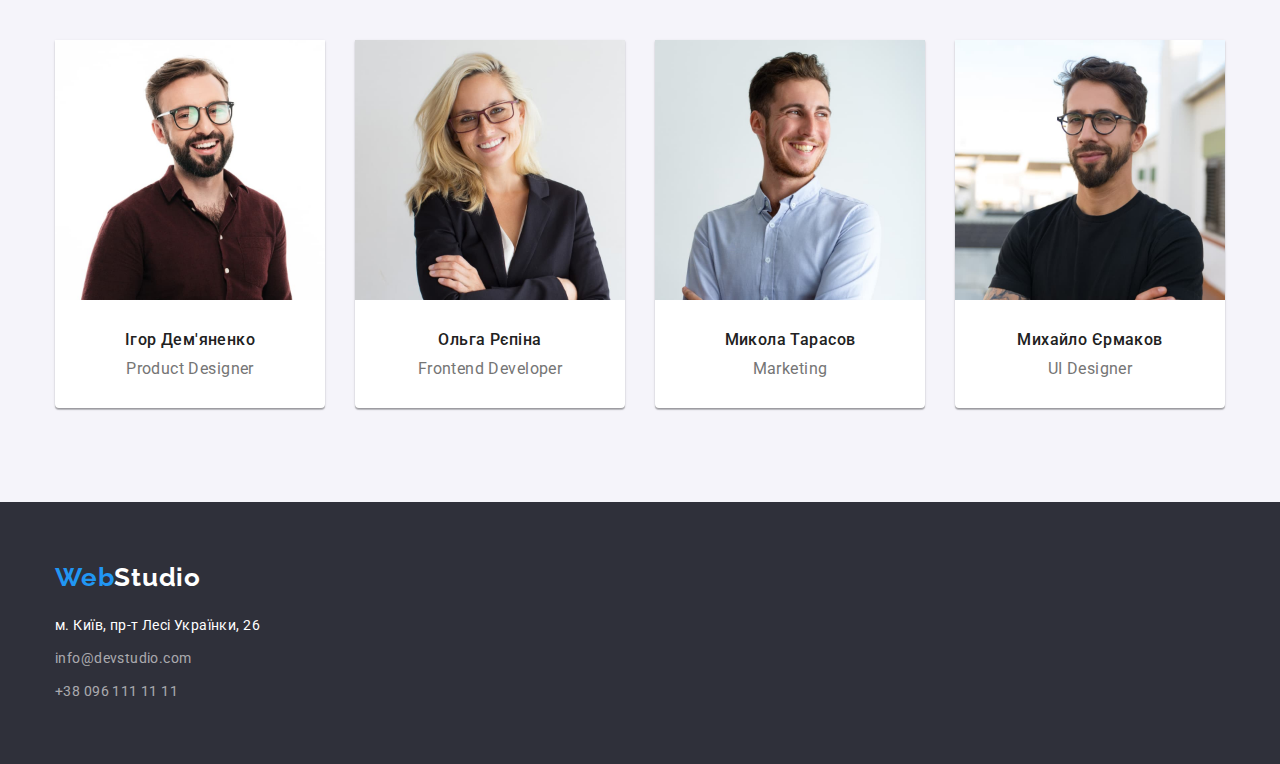
==== commit 32e17060: "mistake" ====
--- a/index.html
+++ b/index.html
@@ -161,8 +161,8 @@
             <a href="tel:+380961111111" class="footer-link">+38 096 111 11 11</a>
           </li>
         </ul>
+        </div>
       </address>
-      </div>
-    </footer>
+      </footer>
   </body>
 </html>
--- a/сss/styles.css
+++ b/сss/styles.css
@@ -179,6 +179,9 @@
 .footer-nav .footer-link:focus {
   color: var(--logo-link-color);
 }
+.footer-nav :not(:first-child) {
+  margin-top: 9px;
+}
 .footer-link {
   font-size: 14px;
   line-height: 1.7;
@@ -255,7 +258,7 @@
   display: flex;
 }
 .section-list {
-  padding-bottom: 94;
+  padding-bottom: 94px;
 }
 
 .section-tittle {
@@ -371,25 +374,12 @@
   display: flex;
   flex-wrap: wrap;
   margin-top: 50px;
-  justify-content: space-between;
   gap: 30px;
-}
-.flex-elements {
-  display: flex;
-  flex-wrap: wrap;
 }
 
 .flex-elements {
   background-color: var(--primary-background-color);
 }
-
-.flex-elements li:nth-child(3n) {
-  margin-right: 0;
-}
-.flex-elements li:nth-last-child(-n + 3) {
-  margin-bottom: 0;
-}
-
 .logoclas {
   margin-bottom: 20px;
 }
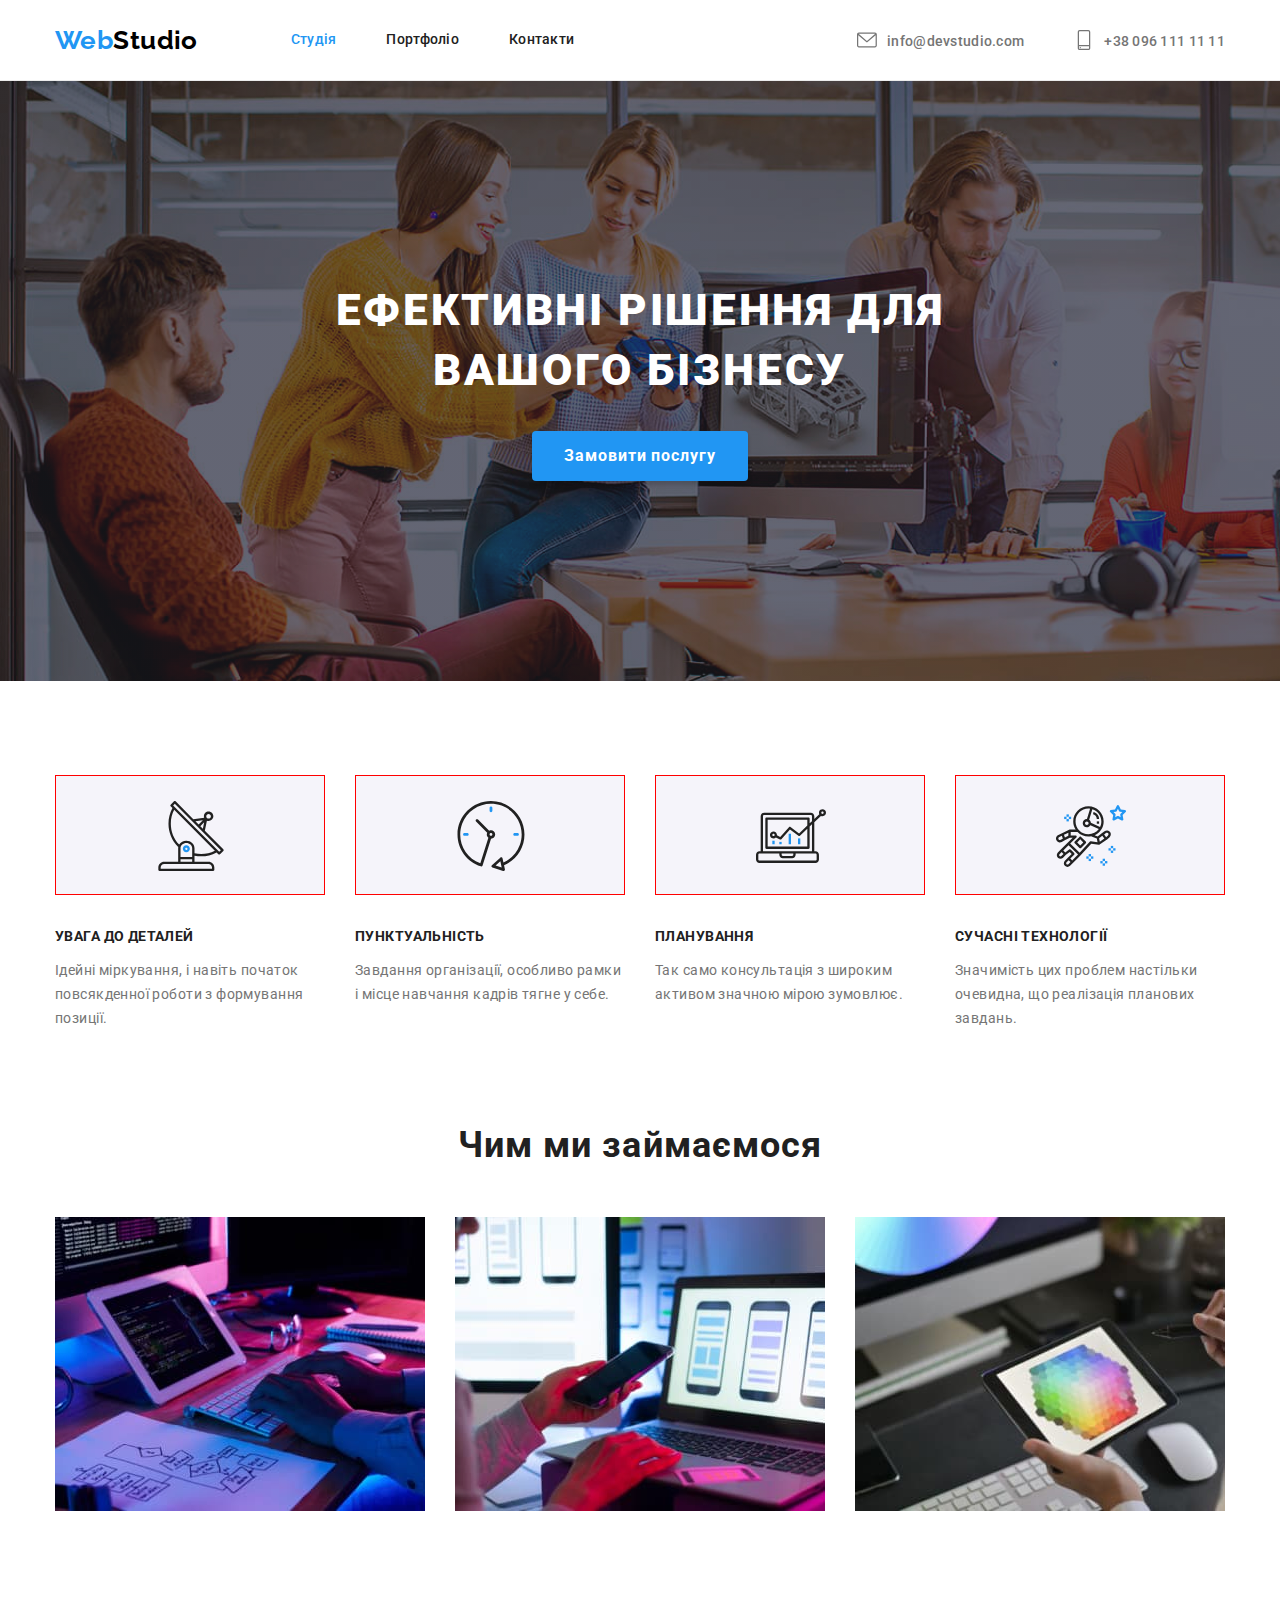
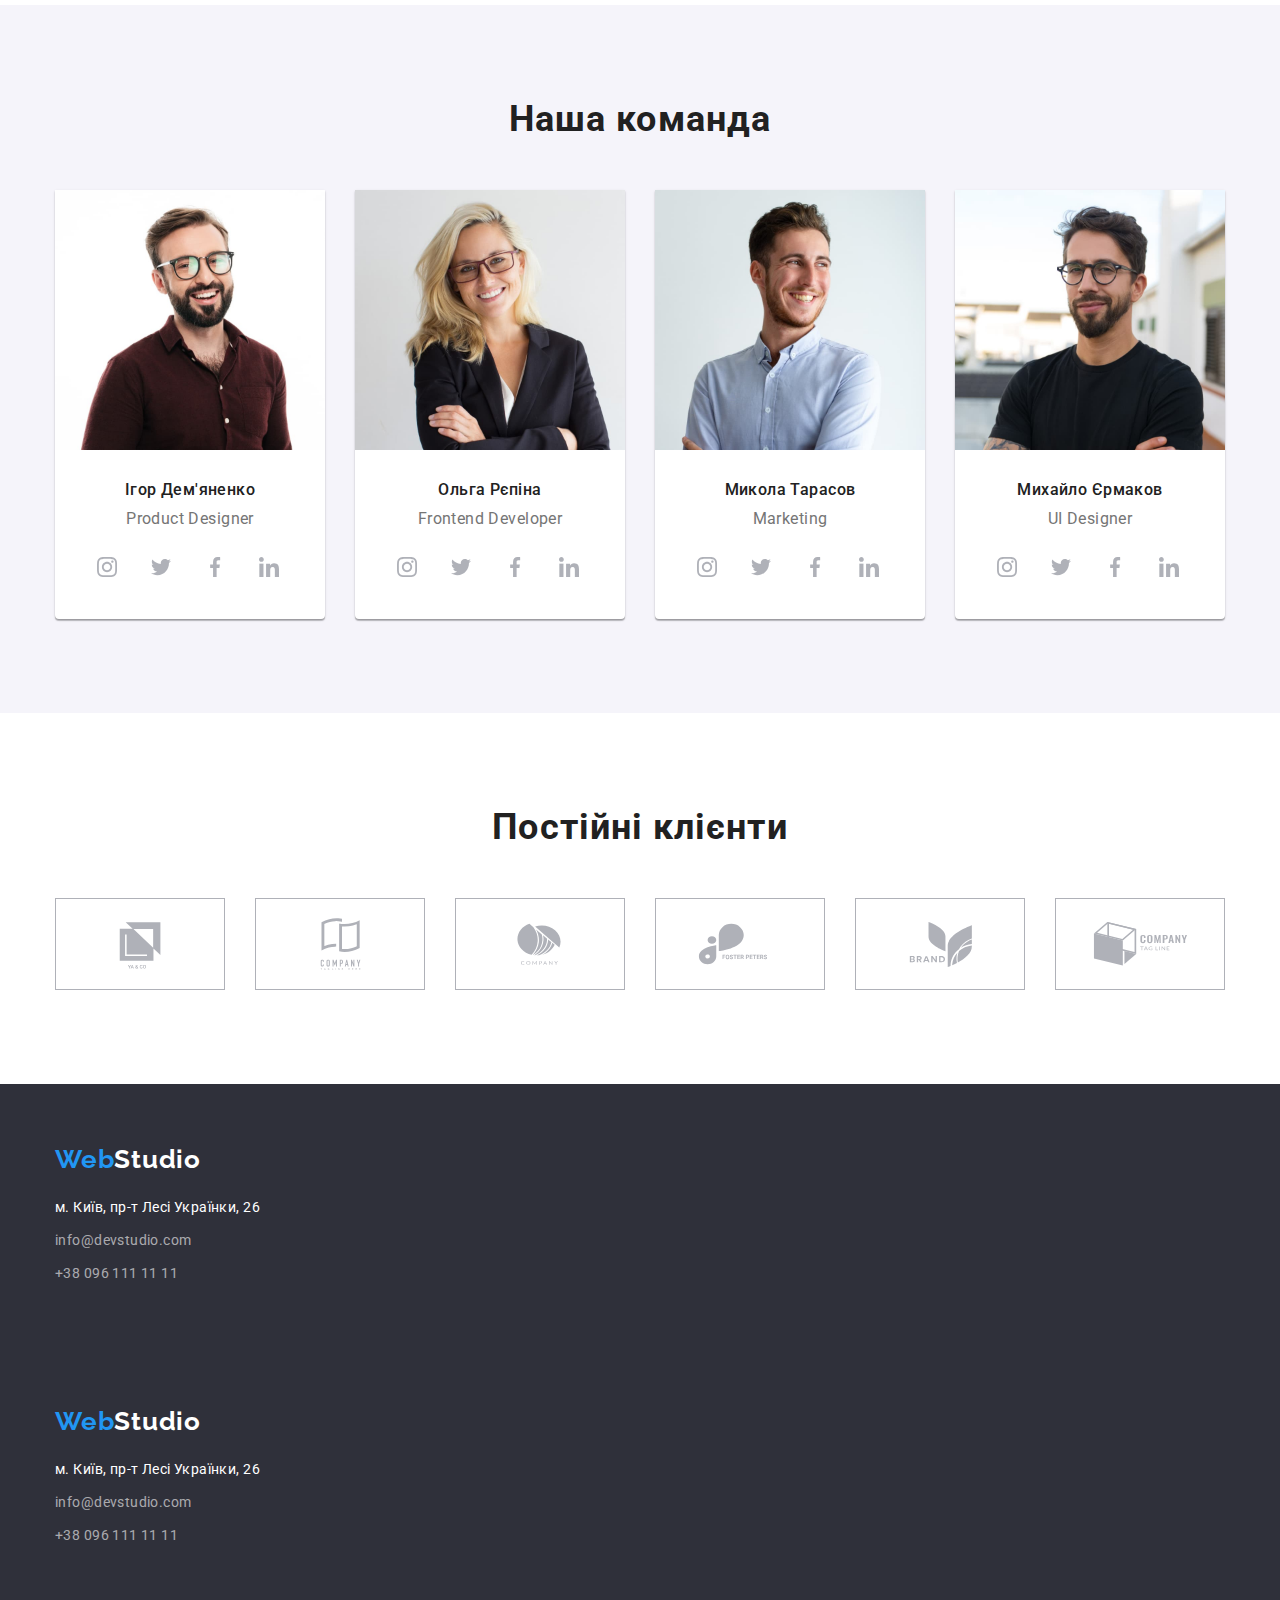
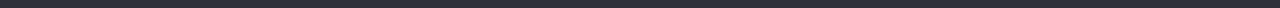
==== commit 3ee86d46: "homework" ====
--- a/index.html
+++ b/index.html
@@ -1,168 +1,425 @@
 <!DOCTYPE html>
 <html lang="uk">
-  <head>
-    <meta charset="UTF-8" />
-    <meta http-equiv="X-UA-Compatible" content="IE=edge" />
-    <meta name="viewport" content="width=device-width, initial-scale=1.0" />
-    <link rel="preconnect" href="https://fonts.googleapis.com" />
-    <link rel="preconnect" href="https://fonts.gstatic.com" crossorigin />
-    <link
-      href="https://fonts.googleapis.com/css2?family=Raleway:wght@700&family=Roboto:wght@400;500;700;900&display=swap"
-      rel="stylesheet"
-    />
-    <title>Web Studio</title>
-    <link
-      rel="stylesheet"
-      href="https://cdnjs.cloudflare.com/ajax/libs/modern-normalize/1.1.0/modern-normalize.min.css"
-    />
-    <link rel="stylesheet" href="./сss/styles.css" />
-  </head>
-  <body>
-    <!-- Heder -->
-    <header class="header">
-      <nav class="container header-container">
-        <a lang="en" href="./index.html" class="logo"> <span class="logoweb">Web</span>Studio </a>
-        <ul class="site-nav list">
-          <li class="site-nav-link"><a href="./index.html" class="link curent">Студія </a></li>
-          <li class="site-nav-link"><a href="./portfolio.html" class="link">Портфоліо </a></li>
-          <li class="site-nav-link"><a href="Контакти" class="link">Контакти </a></li>
+
+<head>
+  <meta charset="UTF-8" />
+  <meta http-equiv="X-UA-Compatible" content="IE=edge" />
+  <meta name="viewport" content="width=device-width, initial-scale=1.0" />
+  <link rel="preconnect" href="https://fonts.googleapis.com" />
+  <link rel="preconnect" href="https://fonts.gstatic.com" crossorigin />
+  <link href="https://fonts.googleapis.com/css2?family=Raleway:wght@700&family=Roboto:wght@400;500;700;900&display=swap"
+    rel="stylesheet" />
+  <title>Web Studio</title>
+  <link rel="stylesheet"
+    href="https://cdnjs.cloudflare.com/ajax/libs/modern-normalize/1.1.0/modern-normalize.min.css" />
+  <link rel="stylesheet" href="./сss/styles.css" />
+  <link rel="stylesheet" href="./сss/icon.css" />
+</head>
+<body>
+  <!-- Heder -->
+  <header class="header">
+    <nav class="container header-container">
+      <a lang="en" href="./index.html" class="logo"> <span class="logoweb">Web</span>Studio </a>
+      <ul class="site-nav list">
+        <li class="site-nav-link"><a href="./index.html" class="link curent">Студія </a></li>
+        <li class="site-nav-link"><a href="./portfolio.html" class="link">Портфоліо </a></li>
+        <li class="site-nav-link"><a href="Контакти" class="link">Контакти </a></li>
+      </ul>
+      <ul class="auth-nav list">
+        <li class="nav-site icon-marg">
+<a href="mailto:info@devstudio.com" class="link-nav">
+            <div>
+              <svg class="icon-nav">
+                <use href="./images/symbol-defs.svg#icon-envelope">
+                </use>
+              </svg>
+            </div>
+            info@devstudio.com
+          </a>
+        </li>
+        <li class="nav-site">
+<a href="tel:+380961111111" class="link-nav">
+            <div>
+              <svg class="icon-nav">
+                <use href="./images/symbol-defs.svg#icon-smartphone">
+                </use>
+              </svg>
+            </div>+38 096 111 11 11
+          </a>
+        </li>
+      </ul>
+    </nav>
+  </header>
+  <main>
+    <!-- Section 1 -->
+    <section class="hero">
+      <h1 class="hero-title">
+        Ефективні рішення для<br />
+        вашого бізнесу
+      </h1>
+      <!-- TO DO BUTTON -->
+      <button type="button" class="button-hero button-portfolio">Замовити послугу</button>
+    </section>
+    <section class="textclass section">
+      <!-- Hiden after-->
+      <div class="container">
+<h2 class="visually-hidden">Особливості</h2>
+        <ul class="textsextion">
+          <li class="textbox">
+            <div class="icon-list">
+              <svg class="antena">
+                <use href="./images/symbol-defs.svg#icon-antenna-1">
+                </use>
+              </svg>
+            </div>
+            <h3 class="peculiarities">УВАГА ДО ДЕТАЛЕЙ</h3>
+            <p class="peculiarities-list">
+              Ідейні міркування, і навіть початок повсякденної роботи з формування позиції.
+            </p>
+          </li>
+          <li class="textbox">
+            <div class="icon-list">
+              <svg class="antena">
+                <use href="./images/symbol-defs.svg#icon-clock-1">
+                </use>
+              </svg>
+            </div>
+            <h3 class="peculiarities">ПУНКТУАЛЬНІСТЬ</h3>
+            <p class="peculiarities-list">
+              Завдання організації, особливо рамки і місце навчання кадрів тягне у себе.
+            </p>
+          </li>
+          <li class="textbox">
+            <div class="icon-list">
+              <svg class="antena">
+                <use href="./images/symbol-defs.svg#icon-diagram-1">
+                </use>
+              </svg>
+            </div>
+            <h3 class="peculiarities">ПЛАНУВАННЯ</h3>
+            <p class="peculiarities-list">
+              Так само консультація з широким активом значною мірою зумовлює.
+            </p>
+          </li>
+          <li class="textbox">
+            <div class="icon-list">
+              <svg class="antena">
+                <use href="./images/symbol-defs.svg#icon-astronaut-1">
+                </use>
+              </svg>
+            </div>
+            <h3 class="peculiarities">СУЧАСНІ ТЕХНОЛОГІЇ</h3>
+            <p class="peculiarities-list">
+              Значимість цих проблем настільки очевидна, що реалізація планових завдань.
+            </p>
+          </li>
         </ul>
-        <ul class="auth-nav list">
-          <li class="nav-site">
-            <a href="mailto:info@devstudio.com" class="link-nav">info@devstudio.com</a>
-          </li>
-          <li class="nav-sit">
-            <a href="tel:+380961111111" class="link-nav">+38 096 111 11 11</a>
-          </li>
+    </section>
+    </div>
+    <section class="section-list">
+      <div class="container ">
+        <h2 class="section-tittle">Чим ми займаємося</h2>
+        <ul class="boxcard">
+          <li class="fotowork"><img src="./images/box1.jpg" alt="Проект з 0" width="370" /></li>
+          <li class="fotowork">
+            <img src="./images/box2.jpg" alt="Теми на любий вибір" width="370" />
+          </li>
+          <li class="fotowork"><img src="./images/box3.jpg" alt="Дизайн" width="370" /></li>
         </ul>
-      </nav>
-    </header>
-    <main>
-      <!-- Section 1 -->
-      <section class="hero">
-        <h1 class="hero-title">
-          Ефективні рішення для<br />
-          вашого бізнесу
-        </h1>
-        <!-- TO DO BUTTON -->
-        <button type="button" class="button-hero button-portfolio">Замовити послугу</button>
-      </section>
-        <section class="textclass section">
-          <!-- Hiden after-->
-           <div class="container ">
-          <h2 class="visually-hidden">Особливості</h2>
-          <ul class="textsextion">
-            <li class="textbox">
-              <h3 class="peculiarities">УВАГА ДО ДЕТАЛЕЙ</h3>
-              <p class="peculiarities-list">
-                Ідейні міркування, і навіть початок повсякденної роботи з формування позиції.
-              </p>
-            </li>
-            
-            <li class="textbox">
-              <h3 class="peculiarities">ПУНКТУАЛЬНІСТЬ</h3>
-              <p class="peculiarities-list">
-                Завдання організації, особливо рамки і місце навчання кадрів тягне у себе.
-              </p>
-            </li>
-            <li class="textbox">
-              <h3 class="peculiarities">ПЛАНУВАННЯ</h3>
-              <p class="peculiarities-list">
-                Так само консультація з широким активом значною мірою зумовлює.
-              </p>
-            </li>
-            <li class="textbox">
-              <h3 class="peculiarities">СУЧАСНІ ТЕХНОЛОГІЇ</h3>
-              <p class="peculiarities-list">
-                Значимість цих проблем настільки очевидна, що реалізація планових завдань.
-              </p>
+      </div>
+    </section>
+    <!-- Comand -->
+    <section class=" section-team section">
+      <div class="container">
+        <h2 class="section-tittle pading-list">Наша команда</h2>
+        <ul class="team-foto-link">
+          <li class="team-workers">
+            <img src="./images/teamcard1.jpg" alt="Дизайнер" width="270" height="260" />
+            <div class="borderteam">
+              <h3 class="team">Ігор Дем'яненко</h3>
+              <p class="team-work">Product Designer</p>
+              <div class="teamicon">
+                <a href="https://www.instagram.com" class="socweb">
+                  <div class="icon-social">
+                    <svg class="social">
+                      <use href="./images/symbol-defs.svg#icon-instagram-2">
+                      </use>
+                    </svg>
+                  </div>
+                </a>
+                <a href="https://twitter.com/" class="socweb">
+                  <div class="icon-social">
+                    <svg class="social">
+                      <use href="./images/symbol-defs.svg#icon-twitter-1">
+                      </use>
+                    </svg>
+                  </div>
+                </a>
+                <a href="https://www.facebook.com/" class="socweb">
+                  <div class="icon-social">
+                    <svg class="social">
+                      <use href="./images/symbol-defs.svg#icon-facebook-1">
+                      </use>
+                    </svg>
+                  </div>
+                </a>
+                <a href="https://ua.linkedin.com/" class="socweb">
+                  <div class="icon-social">
+                    <svg class="social">
+                      <use href="./images/symbol-defs.svg#icon-linkedin-1">
+                      </use>
+                    </svg>
+                  </div>
+                </a>
+              </div>
+            </div>
+          </li>
+          <li class="team-workers">
+            <img src="./images/teamcard2.jpg" alt="Розробник" width="270" height="260" />
+            <div class="borderteam">
+              <h3 class="team">Ольга Рєпіна</h3>
+              <p class="team-work">Frontend Developer</p>
+              <div class="teamicon">
+                <a href="https://www.instagram.com" class="socweb">
+                  <div class="icon-social">
+                    <svg class="social">
+                      <use href="./images/symbol-defs.svg#icon-instagram-2">
+                      </use>
+                    </svg>
+                  </div>
+                </a>
+                <a href="https://twitter.com/" class="socweb">
+                  <div class="icon-social">
+                    <svg class="social">
+                      <use href="./images/symbol-defs.svg#icon-twitter-1">
+                      </use>
+                    </svg>
+                  </div>
+                </a>
+                <a href="https://www.facebook.com/" class="socweb">
+                  <div class="icon-social">
+                    <svg class="social">
+                      <use href="./images/symbol-defs.svg#icon-facebook-1">
+                      </use>
+                    </svg>
+                  </div>
+                </a>
+                <a href="https://ua.linkedin.com/" class="socweb">
+                  <div class="icon-social">
+                    <svg class="social">
+                      <use href="./images/symbol-defs.svg#icon-linkedin-1">
+                      </use>
+                    </svg>
+                  </div>
+                </a>
+              </div>
+            </div>
+          </li>
+          <li class="team-workers">
+            <img src="./images/teamcard3.jpg" alt="Маркетинг" width="270" height="260" />
+            <div class="borderteam">
+              <h3 class="team">Микола Тарасов</h3>
+              <p class="team-work">Marketing</p>
+              <div class="teamicon">
+                <a href="https://www.instagram.com" class="socweb">
+                  <div class="icon-social">
+                    <svg class="social">
+                      <use href="./images/symbol-defs.svg#icon-instagram-2">
+                      </use>
+                    </svg>
+                  </div>
+                </a>
+                <a href="https://twitter.com/" class="socweb">
+                  <div class="icon-social">
+                    <svg class="social">
+                      <use href="./images/symbol-defs.svg#icon-twitter-1">
+                      </use>
+                    </svg>
+                  </div>
+                </a>
+                <a href="https://www.facebook.com/" class="socweb">
+                  <div class="icon-social">
+                    <svg class="social">
+                      <use href="./images/symbol-defs.svg#icon-facebook-1">
+                      </use>
+                    </svg>
+                  </div>
+                </a>
+                <a href="https://ua.linkedin.com/" class="socweb">
+                  <div class="icon-social">
+                    <svg class="social">
+                      <use href="./images/symbol-defs.svg#icon-linkedin-1">
+                      </use>
+                    </svg>
+                  </div>
+                </a>
+              </div>
+            </div>
+          </li>
+          <li class="team-workers">
+            <img src="./images/teamcard4.jpg" alt="Дизайнер" width="270" height="260" />
+            <div class="borderteam">
+              <h3 class="team">Михайло Єрмаков</h3>
+              <p class="team-work">UI Designer</p>
+              <div class="teamicon">
+                <a href="https://www.instagram.com" class="socweb">
+                  <div class="icon-social">
+                    <svg class="social">
+                      <use href="./images/symbol-defs.svg#icon-instagram-2">
+                      </use>
+                    </svg>
+                  </div>
+                </a>
+                <a href="https://twitter.com/" class="socweb">
+                  <div class="icon-social">
+                    <svg class="social">
+                      <use href="./images/symbol-defs.svg#icon-twitter-1">
+                      </use>
+                    </svg>
+                  </div>
+                </a>
+                <a href="https://www.facebook.com/" class="socweb">
+                  <div class="icon-social">
+                    <svg class="social">
+                      <use href="./images/symbol-defs.svg#icon-facebook-1">
+                      </use>
+                    </svg>
+                  </div>
+                </a>
+                <a href="https://ua.linkedin.com/" class="socweb">
+                  <div class="icon-social">
+                    <svg class="social">
+                      <use href="./images/symbol-defs.svg#icon-linkedin-1">
+                      </use>
+                    </svg>
+                  </div>
+                </a>
+              </div>
+            </div>
+          </li>
+        </ul>
+      </div>
+    </section>
+    <section class="section">
+      <div class="container">
+        <h2 class="section-tittle pading-list">Постійні клієнти</h2>
+        <ul class="clientfoot">
+          <li>
+            <a href="https://www.instagram.com">
+              <div class="client-border">
+                <svg class="client-icon">
+                  <use href="./images/symbol-defs.svg#icon-Logo">
+                  </use>
+                </svg>
+              </div>
+            </a>
+          </li>
+          <li>
+            <a href="https://www.instagram.com">
+              <div class="client-border">
+                <svg class="client-icon">
+                  <use href="./images/symbol-defs.svg#icon-Logo-1">
+                  </use>
+                </svg>
+              </div>
+            </a>
+          </li>
+          <li>
+            <a href="https://www.instagram.com">
+              <div class="client-border">
+                <svg class="client-icon">
+                  <use href="./images/symbol-defs.svg#icon-Logo-2">
+                  </use>
+                </svg>
+              </div>
+            </a>
+          </li>
+          <li>
+            <a href="https://www.instagram.com">
+              <div class="client-border">
+                <svg class="client-icon">
+                  <use href="./images/symbol-defs.svg#icon-Logo-3">
+                  </use>
+                </svg>
+              </div>
+            </a>
+          </li>
+          <li>
+            <a href="https://www.instagram.com">
+              <div class="client-border">
+                <svg class="client-icon">
+                  <use href="./images/symbol-defs.svg#icon-Logo-4">
+                  </use>
+                </svg>
+              </div>
+            </a>
+          </li>
+          <li>
+            <a href="https://www.instagram.com" class="insta">
+              <div class="client-border">
+                <svg class="client-icon">
+                  <use href="./images/symbol-defs.svg#icon-Logo-5">
+                  </use>
+                </svg>
+              </div>
+            </a>
+          </li>
+        </ul>
+      </div>
+    </section>
+  </main>
+  <!-- adress -->
+  <footer class="footerbg">
+    <div class="container"> 
+      <div class="logoclas">
+        <a lang="en" href="./index.html" class="logofot">
+          <span class="logo-fotweb">Web</span>Studio</a>
+      </div>
+      <address>
+        <div>
+          <ul class="footer-nav list">
+            <li class="navadress">
+              <a href="https://goo.gl/maps/pRwfF4WAniWBqefx9" target="_blank" rel="noreferrer nofollow noopener"
+                class="footer-link navigation">м. Київ, пр-т Лесі Українки, 26
+              </a>
+            </li>
+            <li class="navadress">
+              <a href="mailto:info@devstudio.com" class="footer-link">info@devstudio.com</a>
+            </li>
+            <li class="navadress">
+              <a href="tel:+380961111111" class="footer-link">+38 096 111 11 11</a>
             </li>
           </ul>
-          </div>
-        </section>
-      </div>
-      <section class="section-list">
-           <div class="container ">
-          <h2 class="section-tittle">Чим ми займаємося</h2>
-          <ul class="boxcard">
-            <li class="fotowork"><img src="./images/box1.jpg" alt="Проект з 0" width="370" /></li>
-            <li class="fotowork">
-              <img src="./images/box2.jpg" alt="Теми на любий вибір" width="370" />
-            </li>
-            <li class="fotowork"><img src="./images/box3.jpg" alt="Дизайн" width="370" /></li>
-          </ul>
-          </div>
-        </section>
-      
-      <!-- Comand -->
-      
-        <section class=" section-team section">
-          <div class="container">
-          <h2 class="section-tittle pading-list">Наша команда</h2>
-          <ul class="team-foto-link">
-            <li class="team-workers">
-              
-                <img src="./images/teamcard1.jpg" alt="Дизайнер" width="270" height="260" />
-                <div class="borderteam">
-                <h3 class="team">Ігор Дем'яненко</h3>
-                <p class="team-work">Product Designer</p>
-              </div>
-            </li>
-            <li class="team-workers">
-              
-                <img src="./images/teamcard2.jpg" alt="Розробник" width="270" height="260" />
-                <div class="borderteam">
-                <h3 class="team">Ольга Рєпіна</h3>
-                <p class="team-work">Frontend Developer</p>
-              </div>
-            </li>
-            <li class="team-workers">
-              
-                <img src="./images/teamcard3.jpg" alt="Маркетинг" width="270" height="260" />
-                <div class="borderteam">
-                <h3 class="team">Микола Тарасов</h3>
-                <p class="team-work">Marketing</p>
-              </div>
-            </li>
-            <li class="team-workers">
-              
-                <img src="./images/teamcard4.jpg" alt="Дизайнер" width="270" height="260" />
-                <div class="borderteam">
-                <h3 class="team">Михайло Єрмаков</h3>
-                <p class="team-work">UI Designer</p>
-              </div>
-            </li>
-          </ul>
-          </div>
-        </section>
-    </main>
-    <!-- adress -->
-    <footer class="footerbg">
-      <div class="container">
-      <div class="logoclas">
-      <a lang="en" href="./index.html" class="logofot">
-        <span class="logo-fotweb">Web</span>Studio</a>
-      <address>
-        </div>
-        <ul class="footer-nav list">
-          <li class="navadress">
-            <a
-              href="https://goo.gl/maps/pRwfF4WAniWBqefx9"
-              target="_blank"
-              rel="noreferrer nofollow noopener"
-              class="footer-link navigation"
-              >м. Київ, пр-т Лесі Українки, 26
-            </a>
-          </li>
-          <li class="navadress">
-            <a href="mailto:info@devstudio.com" class="footer-link">info@devstudio.com</a>
-          </li>
-          <li class="navadress">
-            <a href="tel:+380961111111" class="footer-link">+38 096 111 11 11</a>
-          </li>
-        </ul>
         </div>
       </address>
-      </footer>
-  </body>
+  </footer>
+</body>
 </html>
+<footer class="footerbg">
+    <div class="container container-foter">
+      <div class="logoclas">
+        <a lang="en" href="./index.html" class="logofot">
+          <span class="logo-fotweb">Web</span>Studio</a>
+      </div>
+      <address>
+        <div>
+          <ul class="footer-nav list">
+            <li class="navadress">
+              <a href="https://goo.gl/maps/pRwfF4WAniWBqefx9" target="_blank" rel="noreferrer nofollow noopener"
+                class="footer-link navigation">м. Київ, пр-т Лесі Українки, 26
+              </a>
+            </li>
+            <li class="navadress">
+              <a href="mailto:info@devstudio.com" class="footer-link">info@devstudio.com</a>
+            </li>
+            <li class="navadress">
+              <a href="tel:+380961111111" class="footer-link">+38 096 111 11 11</a>
+            </li>
+          </ul>
+        </div>
+        
+      </address>
+      </div>
+  </footer>
+</body>
+</html>--- a/сss/styles.css
+++ b/сss/styles.css
@@ -85,9 +85,10 @@
   padding-top: 30px;
   padding-bottom: 30px;
 }
-.nav-site {
+.icon-marg {
   margin-right: 50px;
 }
+
 .site-nav .link {
   font-weight: 500;
   font-size: 14px;
@@ -195,7 +196,15 @@
 
 /* hero section */
 .hero {
-  background-color: var(--hero-color);
+  background-image: linear-gradient(rgba(47, 48, 58, 0.4), rgba(47, 48, 58, 0.4)),
+    url(../images/work.png);
+  max-width: 1600px;
+  height: 600px;
+  background-repeat: no-repeat;
+  object-fit: cover;
+  background-color: rgba(47, 48, 58, 0.4);
+  background-size: auto;
+  margin: auto;
   text-align: center;
   padding-top: 200px;
   padding-bottom: 200px;
@@ -242,6 +251,7 @@
   line-height: 1.7;
   letter-spacing: 0.03em;
   text-transform: uppercase;
+  margin-top: 30px;
 }
 .peculiarities-list {
   color: var(--secondary-text);
@@ -389,14 +399,10 @@
 .border-foto {
   border-bottom-width: 1px;
   border-bottom-style: solid;
-  border-bottom-color: var(--border-porfolio);
   border-left-width: 1px;
   border-left-style: solid;
-  border-left-color: var(--border-porfolio);
   border-right-width: 1px;
   border-right-style: solid;
-  border-right-color: var(--border-porfolio);
-
   border-color: var(--border-porfolio);
   padding-top: 20px;
   padding-bottom: 20px;
@@ -412,3 +418,7 @@
   max-width: 100%;
 }
 /* /testststststststs */
+.footerbg {
+  display: flex;
+  align-items: baseline;
+}
--- a/сss/icon.css
+++ b/сss/icon.css
@@ -0,0 +1,107 @@
+:root {
+  --hover-icon: rgba(117, 117, 117, 1);
+  --primary-text-color: rgba(33, 33, 33, 1);
+  --logo-link-color: rgba(33, 150, 243, 1);
+  --logo-color: rgba(0, 0, 0, 1);
+  --primary-background-color: rgba(255, 255, 255, 1);
+  --secondary-text: rgba(117, 117, 117, 1);
+  --third-text: rgba(255, 255, 255, 0.6);
+  --hero-color: rgba(47, 48, 58, 1);
+  --active-button: rgba(24, 140, 232, 1);
+  --second-background: rgba(245, 244, 250, 1);
+  --color-border-heade: rgba(236, 236, 236, 1);
+  --border-porfolio: rgba(238, 238, 238, 1);
+  --color-mini-iconrgbargba: rgba(175, 177, 184, 1);
+}
+
+.icon-nav {
+  display: block;
+  height: 20px;
+  width: 20px;
+  margin-right: 10px;
+  fill: var(--hover-icon);
+}
+
+.link-nav {
+  display: flex;
+  align-items: flex-end;
+}
+.link-nav:hover svg,
+.link-nav:focus svg {
+  fill: var(--logo-link-color);
+}
+
+.icon-list {
+  width: 270px;
+  height: 120px;
+  border: 1px solid red;
+  background-color: #f5f4fa;
+}
+.antena {
+  width: 70px;
+  height: 70px;
+  margin-left: 100px;
+  margin-top: 25px;
+  background-color: #f5f4fa;
+}
+.icon-social {
+  width: 44px;
+  height: 44px;
+  background-color: var(--primary-background-color);
+  border-radius: 50px;
+  fill: var(--color-mini-iconrgbargba);
+}
+.social {
+  margin-left: 12px;
+  margin-top: 12px;
+  width: 20px;
+  height: 20px;
+  align-content: center;
+}
+
+.icon-social:hover {
+  background-color: rgba(33, 150, 243, 1);
+  fill: rgba(255, 255, 255, 1);
+}
+
+.teamicon {
+  display: flex;
+  gap: 10px;
+  margin-left: 30px;
+  margin-top: 16px;
+}
+.client-border {
+  display: block;
+  width: 170px;
+  height: 92px;
+  border: 1px solid rgba(175, 177, 184, 1);
+}
+.client-icon {
+  width: 106px;
+  height: 60px;
+  margin: 16px 32px;
+  background-color: var(--primary-background-color);
+  fill: var(--color-mini-iconrgbargba);
+}
+.client-icon:hover {
+  fill: rgba(33, 150, 243, 1);
+}
+.client-border:hover {
+  border: 1px solid rgba(33, 150, 243, 1);
+}
+.clientfoot {
+  display: flex;
+  gap: 30px;
+}
+.pading-list {
+  margin-bottom: 50px;
+}
+
+.fottext {
+  color: var(--primary-background-color);
+  font-weight: 700;
+  font-size: 14px;
+  line-height: 1.14px;
+  letter-spacing: 0.03em;
+  text-transform: uppercase;
+}
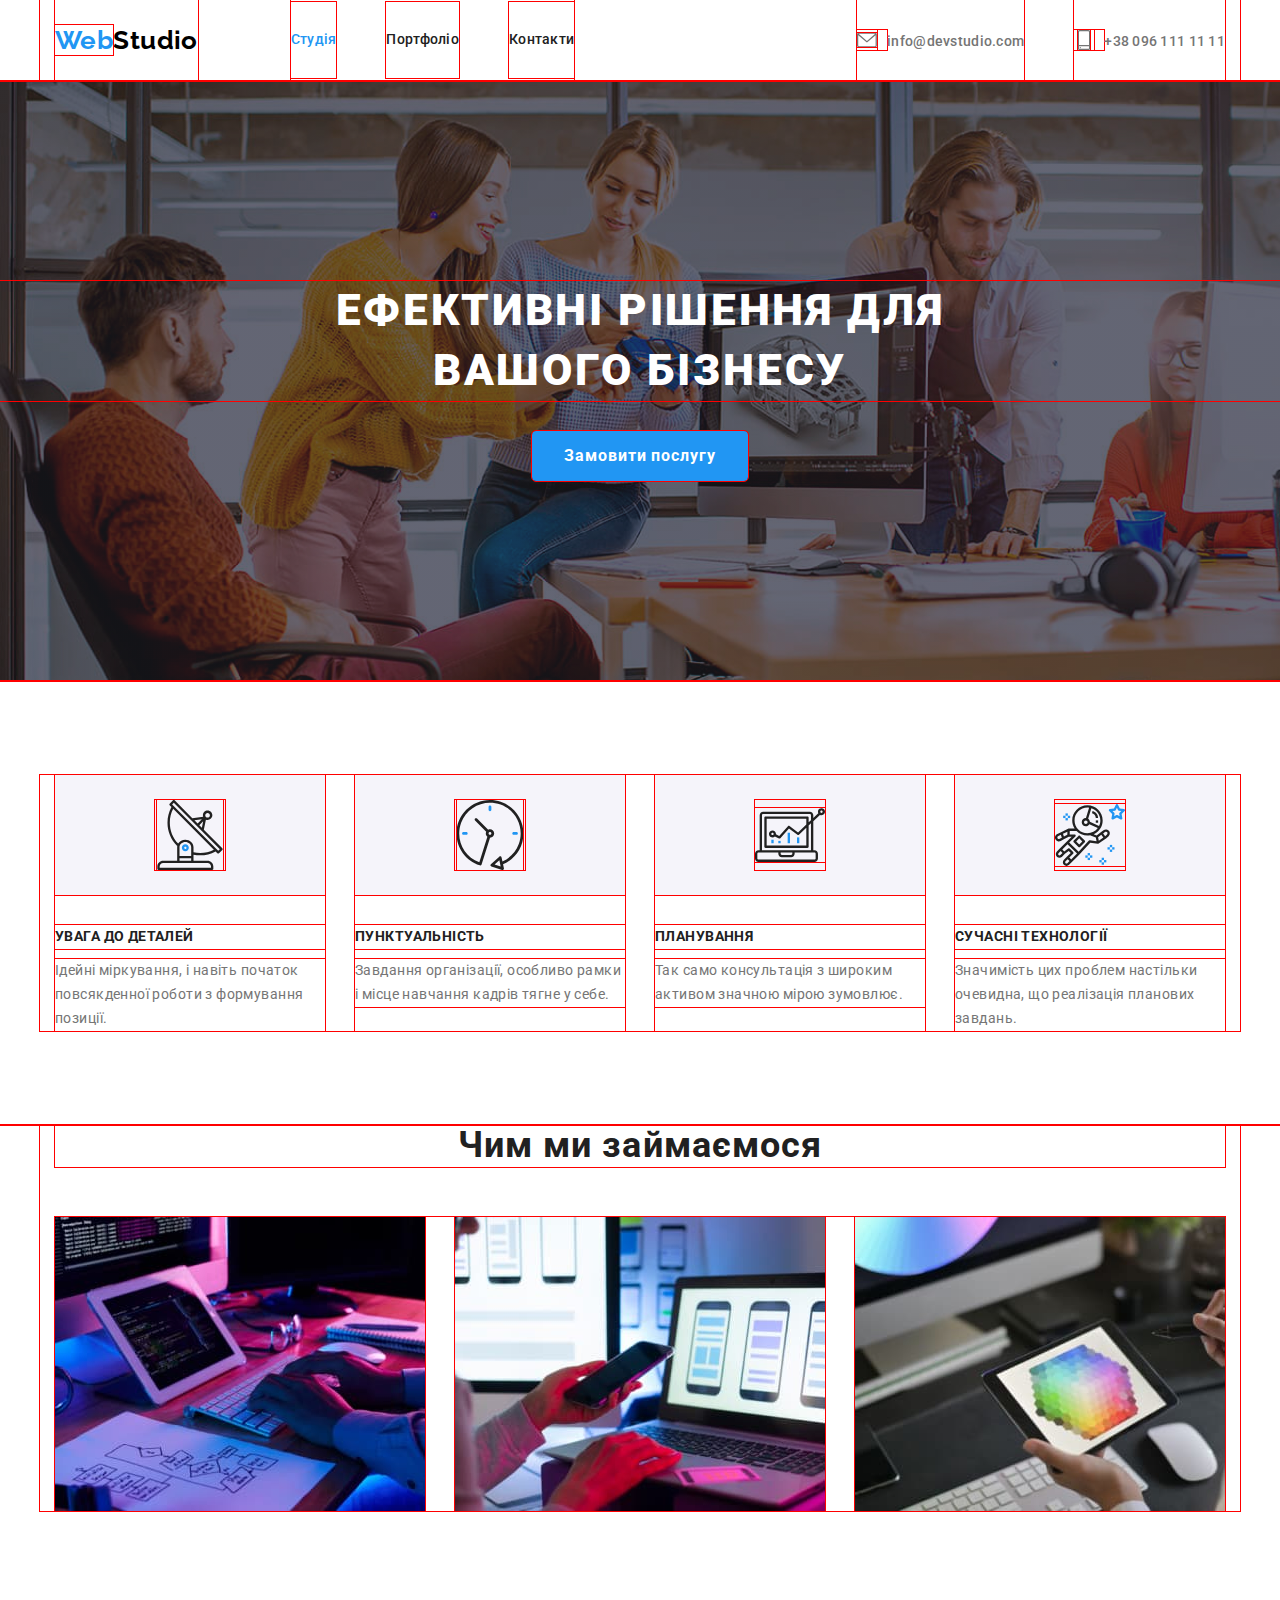
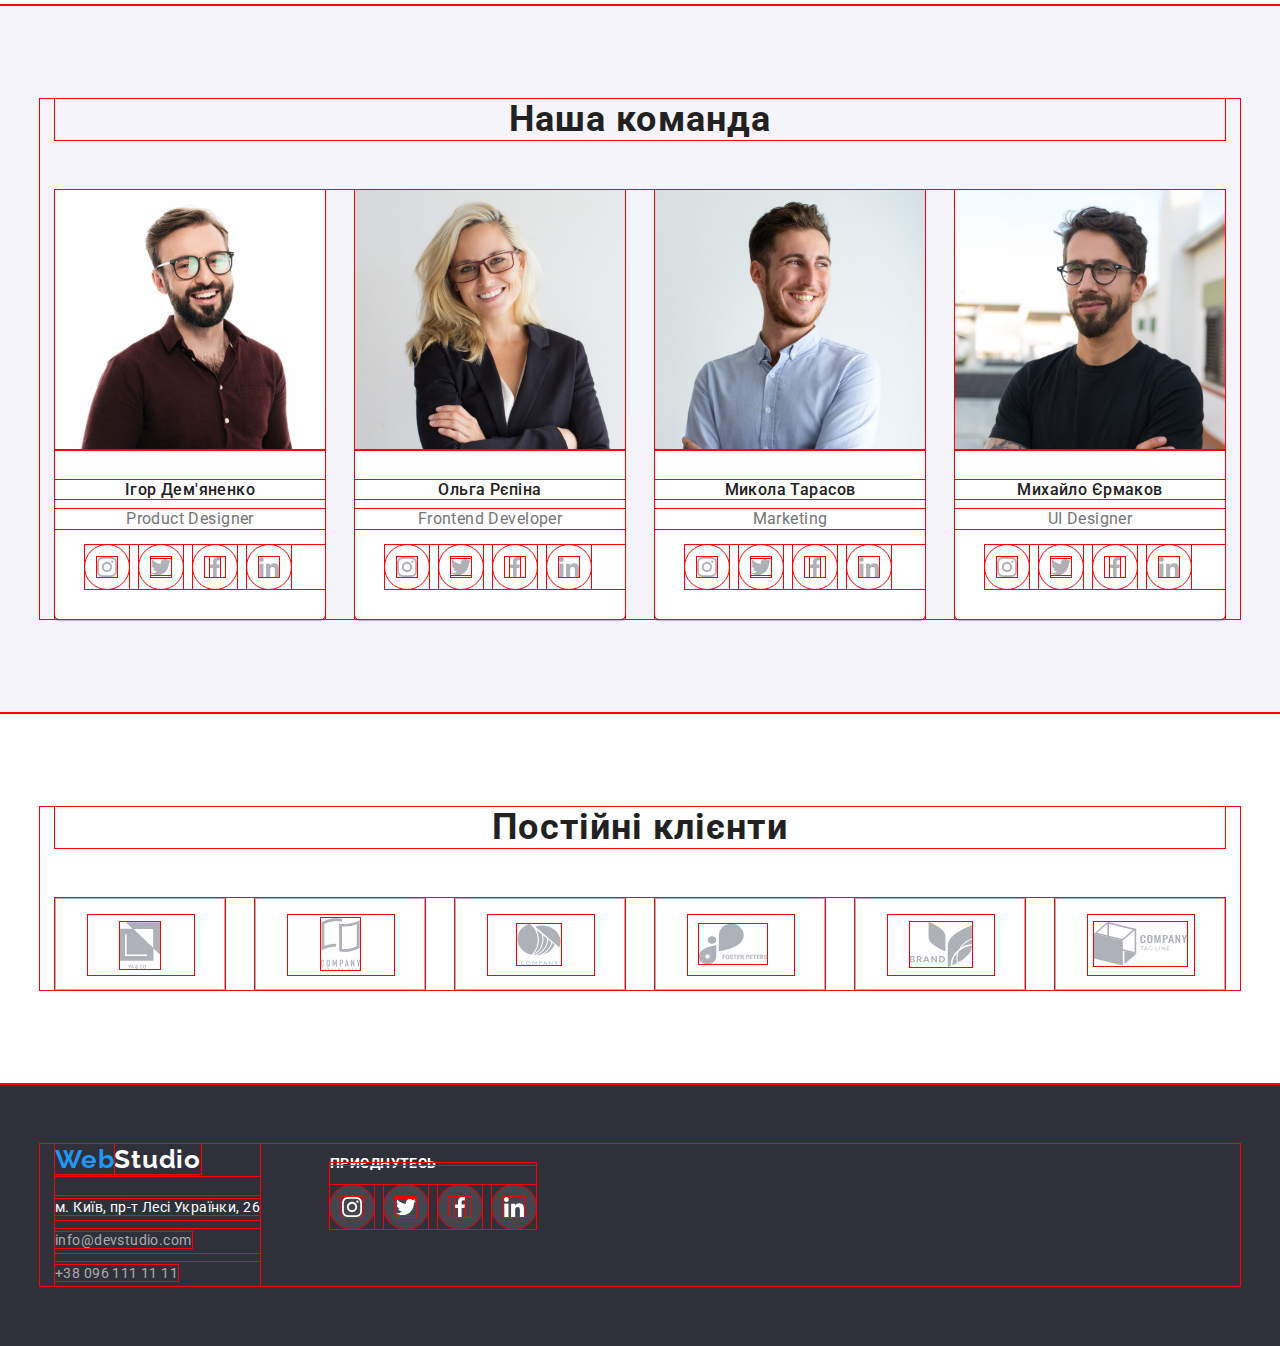
==== commit 10fa1a08: "home work" ====
--- a/index.html
+++ b/index.html
@@ -1,425 +1,414 @@
 <!DOCTYPE html>
 <html lang="uk">
-
-<head>
-  <meta charset="UTF-8" />
-  <meta http-equiv="X-UA-Compatible" content="IE=edge" />
-  <meta name="viewport" content="width=device-width, initial-scale=1.0" />
-  <link rel="preconnect" href="https://fonts.googleapis.com" />
-  <link rel="preconnect" href="https://fonts.gstatic.com" crossorigin />
-  <link href="https://fonts.googleapis.com/css2?family=Raleway:wght@700&family=Roboto:wght@400;500;700;900&display=swap"
-    rel="stylesheet" />
-  <title>Web Studio</title>
-  <link rel="stylesheet"
-    href="https://cdnjs.cloudflare.com/ajax/libs/modern-normalize/1.1.0/modern-normalize.min.css" />
-  <link rel="stylesheet" href="./сss/styles.css" />
-  <link rel="stylesheet" href="./сss/icon.css" />
-</head>
-<body>
-  <!-- Heder -->
-  <header class="header">
-    <nav class="container header-container">
-      <a lang="en" href="./index.html" class="logo"> <span class="logoweb">Web</span>Studio </a>
-      <ul class="site-nav list">
-        <li class="site-nav-link"><a href="./index.html" class="link curent">Студія </a></li>
-        <li class="site-nav-link"><a href="./portfolio.html" class="link">Портфоліо </a></li>
-        <li class="site-nav-link"><a href="Контакти" class="link">Контакти </a></li>
-      </ul>
-      <ul class="auth-nav list">
-        <li class="nav-site icon-marg">
-<a href="mailto:info@devstudio.com" class="link-nav">
-            <div>
-              <svg class="icon-nav">
-                <use href="./images/symbol-defs.svg#icon-envelope">
-                </use>
-              </svg>
-            </div>
-            info@devstudio.com
-          </a>
-        </li>
-        <li class="nav-site">
-<a href="tel:+380961111111" class="link-nav">
-            <div>
-              <svg class="icon-nav">
-                <use href="./images/symbol-defs.svg#icon-smartphone">
-                </use>
-              </svg>
-            </div>+38 096 111 11 11
-          </a>
-        </li>
-      </ul>
-    </nav>
-  </header>
-  <main>
-    <!-- Section 1 -->
-    <section class="hero">
-      <h1 class="hero-title">
-        Ефективні рішення для<br />
-        вашого бізнесу
-      </h1>
-      <!-- TO DO BUTTON -->
-      <button type="button" class="button-hero button-portfolio">Замовити послугу</button>
-    </section>
-    <section class="textclass section">
-      <!-- Hiden after-->
-      <div class="container">
-<h2 class="visually-hidden">Особливості</h2>
-        <ul class="textsextion">
-          <li class="textbox">
-            <div class="icon-list">
-              <svg class="antena">
-                <use href="./images/symbol-defs.svg#icon-antenna-1">
-                </use>
-              </svg>
-            </div>
-            <h3 class="peculiarities">УВАГА ДО ДЕТАЛЕЙ</h3>
-            <p class="peculiarities-list">
-              Ідейні міркування, і навіть початок повсякденної роботи з формування позиції.
-            </p>
-          </li>
-          <li class="textbox">
-            <div class="icon-list">
-              <svg class="antena">
-                <use href="./images/symbol-defs.svg#icon-clock-1">
-                </use>
-              </svg>
-            </div>
-            <h3 class="peculiarities">ПУНКТУАЛЬНІСТЬ</h3>
-            <p class="peculiarities-list">
-              Завдання організації, особливо рамки і місце навчання кадрів тягне у себе.
-            </p>
-          </li>
-          <li class="textbox">
-            <div class="icon-list">
-              <svg class="antena">
-                <use href="./images/symbol-defs.svg#icon-diagram-1">
-                </use>
-              </svg>
-            </div>
-            <h3 class="peculiarities">ПЛАНУВАННЯ</h3>
-            <p class="peculiarities-list">
-              Так само консультація з широким активом значною мірою зумовлює.
-            </p>
-          </li>
-          <li class="textbox">
-            <div class="icon-list">
-              <svg class="antena">
-                <use href="./images/symbol-defs.svg#icon-astronaut-1">
-                </use>
-              </svg>
-            </div>
-            <h3 class="peculiarities">СУЧАСНІ ТЕХНОЛОГІЇ</h3>
-            <p class="peculiarities-list">
-              Значимість цих проблем настільки очевидна, що реалізація планових завдань.
-            </p>
-          </li>
+  <head>
+    <meta charset="UTF-8" />
+    <meta http-equiv="X-UA-Compatible" content="IE=edge" />
+    <meta name="viewport" content="width=device-width, initial-scale=1.0" />
+    <link rel="preconnect" href="https://fonts.googleapis.com" />
+    <link rel="preconnect" href="https://fonts.gstatic.com" crossorigin />
+    <link
+      href="https://fonts.googleapis.com/css2?family=Raleway:wght@700&family=Roboto:wght@400;500;700;900&display=swap"
+      rel="stylesheet"
+    />
+    <title>Web Studio</title>
+    <link
+      rel="stylesheet"
+      href="https://cdnjs.cloudflare.com/ajax/libs/modern-normalize/1.1.0/modern-normalize.min.css"
+    />
+    <link rel="stylesheet" href="./сss/styles.css" />
+    <link rel="stylesheet" href="./сss/icon.css" />
+  </head>
+  <body>
+    <!-- Heder -->
+    <header class="header">
+      <nav class="container header-container">
+        <a lang="en" href="./index.html" class="logo"> <span class="logoweb">Web</span>Studio </a>
+        <ul class="site-nav list">
+          <li class="site-nav-link"><a href="./index.html" class="link curent">Студія </a></li>
+          <li class="site-nav-link"><a href="./portfolio.html" class="link">Портфоліо </a></li>
+          <li class="site-nav-link"><a href="Контакти" class="link">Контакти </a></li>
         </ul>
-    </section>
-    </div>
-    <section class="section-list">
-      <div class="container ">
-        <h2 class="section-tittle">Чим ми займаємося</h2>
-        <ul class="boxcard">
-          <li class="fotowork"><img src="./images/box1.jpg" alt="Проект з 0" width="370" /></li>
-          <li class="fotowork">
-            <img src="./images/box2.jpg" alt="Теми на любий вибір" width="370" />
-          </li>
-          <li class="fotowork"><img src="./images/box3.jpg" alt="Дизайн" width="370" /></li>
-        </ul>
-      </div>
-    </section>
-    <!-- Comand -->
-    <section class=" section-team section">
-      <div class="container">
-        <h2 class="section-tittle pading-list">Наша команда</h2>
-        <ul class="team-foto-link">
-          <li class="team-workers">
-            <img src="./images/teamcard1.jpg" alt="Дизайнер" width="270" height="260" />
-            <div class="borderteam">
-              <h3 class="team">Ігор Дем'яненко</h3>
-              <p class="team-work">Product Designer</p>
-              <div class="teamicon">
-                <a href="https://www.instagram.com" class="socweb">
-                  <div class="icon-social">
-                    <svg class="social">
-                      <use href="./images/symbol-defs.svg#icon-instagram-2">
-                      </use>
-                    </svg>
-                  </div>
-                </a>
-                <a href="https://twitter.com/" class="socweb">
-                  <div class="icon-social">
-                    <svg class="social">
-                      <use href="./images/symbol-defs.svg#icon-twitter-1">
-                      </use>
-                    </svg>
-                  </div>
-                </a>
-                <a href="https://www.facebook.com/" class="socweb">
-                  <div class="icon-social">
-                    <svg class="social">
-                      <use href="./images/symbol-defs.svg#icon-facebook-1">
-                      </use>
-                    </svg>
-                  </div>
-                </a>
-                <a href="https://ua.linkedin.com/" class="socweb">
-                  <div class="icon-social">
-                    <svg class="social">
-                      <use href="./images/symbol-defs.svg#icon-linkedin-1">
-                      </use>
-                    </svg>
-                  </div>
-                </a>
-              </div>
-            </div>
-          </li>
-          <li class="team-workers">
-            <img src="./images/teamcard2.jpg" alt="Розробник" width="270" height="260" />
-            <div class="borderteam">
-              <h3 class="team">Ольга Рєпіна</h3>
-              <p class="team-work">Frontend Developer</p>
-              <div class="teamicon">
-                <a href="https://www.instagram.com" class="socweb">
-                  <div class="icon-social">
-                    <svg class="social">
-                      <use href="./images/symbol-defs.svg#icon-instagram-2">
-                      </use>
-                    </svg>
-                  </div>
-                </a>
-                <a href="https://twitter.com/" class="socweb">
-                  <div class="icon-social">
-                    <svg class="social">
-                      <use href="./images/symbol-defs.svg#icon-twitter-1">
-                      </use>
-                    </svg>
-                  </div>
-                </a>
-                <a href="https://www.facebook.com/" class="socweb">
-                  <div class="icon-social">
-                    <svg class="social">
-                      <use href="./images/symbol-defs.svg#icon-facebook-1">
-                      </use>
-                    </svg>
-                  </div>
-                </a>
-                <a href="https://ua.linkedin.com/" class="socweb">
-                  <div class="icon-social">
-                    <svg class="social">
-                      <use href="./images/symbol-defs.svg#icon-linkedin-1">
-                      </use>
-                    </svg>
-                  </div>
-                </a>
-              </div>
-            </div>
-          </li>
-          <li class="team-workers">
-            <img src="./images/teamcard3.jpg" alt="Маркетинг" width="270" height="260" />
-            <div class="borderteam">
-              <h3 class="team">Микола Тарасов</h3>
-              <p class="team-work">Marketing</p>
-              <div class="teamicon">
-                <a href="https://www.instagram.com" class="socweb">
-                  <div class="icon-social">
-                    <svg class="social">
-                      <use href="./images/symbol-defs.svg#icon-instagram-2">
-                      </use>
-                    </svg>
-                  </div>
-                </a>
-                <a href="https://twitter.com/" class="socweb">
-                  <div class="icon-social">
-                    <svg class="social">
-                      <use href="./images/symbol-defs.svg#icon-twitter-1">
-                      </use>
-                    </svg>
-                  </div>
-                </a>
-                <a href="https://www.facebook.com/" class="socweb">
-                  <div class="icon-social">
-                    <svg class="social">
-                      <use href="./images/symbol-defs.svg#icon-facebook-1">
-                      </use>
-                    </svg>
-                  </div>
-                </a>
-                <a href="https://ua.linkedin.com/" class="socweb">
-                  <div class="icon-social">
-                    <svg class="social">
-                      <use href="./images/symbol-defs.svg#icon-linkedin-1">
-                      </use>
-                    </svg>
-                  </div>
-                </a>
-              </div>
-            </div>
-          </li>
-          <li class="team-workers">
-            <img src="./images/teamcard4.jpg" alt="Дизайнер" width="270" height="260" />
-            <div class="borderteam">
-              <h3 class="team">Михайло Єрмаков</h3>
-              <p class="team-work">UI Designer</p>
-              <div class="teamicon">
-                <a href="https://www.instagram.com" class="socweb">
-                  <div class="icon-social">
-                    <svg class="social">
-                      <use href="./images/symbol-defs.svg#icon-instagram-2">
-                      </use>
-                    </svg>
-                  </div>
-                </a>
-                <a href="https://twitter.com/" class="socweb">
-                  <div class="icon-social">
-                    <svg class="social">
-                      <use href="./images/symbol-defs.svg#icon-twitter-1">
-                      </use>
-                    </svg>
-                  </div>
-                </a>
-                <a href="https://www.facebook.com/" class="socweb">
-                  <div class="icon-social">
-                    <svg class="social">
-                      <use href="./images/symbol-defs.svg#icon-facebook-1">
-                      </use>
-                    </svg>
-                  </div>
-                </a>
-                <a href="https://ua.linkedin.com/" class="socweb">
-                  <div class="icon-social">
-                    <svg class="social">
-                      <use href="./images/symbol-defs.svg#icon-linkedin-1">
-                      </use>
-                    </svg>
-                  </div>
-                </a>
-              </div>
-            </div>
-          </li>
-        </ul>
-      </div>
-    </section>
-    <section class="section">
-      <div class="container">
-        <h2 class="section-tittle pading-list">Постійні клієнти</h2>
-        <ul class="clientfoot">
-          <li>
-            <a href="https://www.instagram.com">
-              <div class="client-border">
-                <svg class="client-icon">
-                  <use href="./images/symbol-defs.svg#icon-Logo">
-                  </use>
-                </svg>
-              </div>
+        <ul class="auth-nav list">
+          <li class="nav-site icon-marg">
+            <a href="mailto:info@devstudio.com" class="link-nav">
+              <div>
+                <svg class="icon-nav">
+                  <use href="./images/symbol-defs.svg#icon-envelope"></use>
+                </svg>
+              </div>
+              info@devstudio.com
             </a>
           </li>
-          <li>
-            <a href="https://www.instagram.com">
-              <div class="client-border">
-                <svg class="client-icon">
-                  <use href="./images/symbol-defs.svg#icon-Logo-1">
-                  </use>
-                </svg>
-              </div>
-            </a>
-          </li>
-          <li>
-            <a href="https://www.instagram.com">
-              <div class="client-border">
-                <svg class="client-icon">
-                  <use href="./images/symbol-defs.svg#icon-Logo-2">
-                  </use>
-                </svg>
-              </div>
-            </a>
-          </li>
-          <li>
-            <a href="https://www.instagram.com">
-              <div class="client-border">
-                <svg class="client-icon">
-                  <use href="./images/symbol-defs.svg#icon-Logo-3">
-                  </use>
-                </svg>
-              </div>
-            </a>
-          </li>
-          <li>
-            <a href="https://www.instagram.com">
-              <div class="client-border">
-                <svg class="client-icon">
-                  <use href="./images/symbol-defs.svg#icon-Logo-4">
-                  </use>
-                </svg>
-              </div>
-            </a>
-          </li>
-          <li>
-            <a href="https://www.instagram.com" class="insta">
-              <div class="client-border">
-                <svg class="client-icon">
-                  <use href="./images/symbol-defs.svg#icon-Logo-5">
-                  </use>
-                </svg>
-              </div>
+          <li class="nav-site">
+            <a href="tel:+380961111111" class="link-nav">
+              <div>
+                <svg class="icon-nav">
+                  <use href="./images/symbol-defs.svg#icon-smartphone"></use>
+                </svg>
+              </div>
+              +38 096 111 11 11
             </a>
           </li>
         </ul>
+      </nav>
+    </header>
+    <main>
+      <!-- Section 1 -->
+      <section class="hero">
+        <h1 class="hero-title">
+          Ефективні рішення для<br />
+          вашого бізнесу
+        </h1>
+        <!-- TO DO BUTTON -->
+        <button type="button" class="button-hero button-portfolio">Замовити послугу</button>
+      </section>
+      <!-- hiden after -->
+      <section class="textclass section">
+        <h2 class="visually-hidden">Особливості</h2>
+        <div class="container">
+          <ul class="textsextion">
+            <li class="textbox">
+              <div class="icon-list">
+                <svg class="antena">
+                  <use href="./images/symbol-defs.svg#icon-antenna-1"></use>
+                </svg>
+              </div>
+              <h3 class="peculiarities">УВАГА ДО ДЕТАЛЕЙ</h3>
+              <p class="peculiarities-list">
+                Ідейні міркування, і навіть початок повсякденної роботи з формування позиції.
+              </p>
+            </li>
+            <li class="textbox">
+              <div class="icon-list">
+                <svg class="antena">
+                  <use href="./images/symbol-defs.svg#icon-clock-1"></use>
+                </svg>
+              </div>
+              <h3 class="peculiarities">ПУНКТУАЛЬНІСТЬ</h3>
+              <p class="peculiarities-list">
+                Завдання організації, особливо рамки і місце навчання кадрів тягне у себе.
+              </p>
+            </li>
+            <li class="textbox">
+              <div class="icon-list">
+                <svg class="antena">
+                  <use href="./images/symbol-defs.svg#icon-diagram-1"></use>
+                </svg>
+              </div>
+              <h3 class="peculiarities">ПЛАНУВАННЯ</h3>
+              <p class="peculiarities-list">
+                Так само консультація з широким активом значною мірою зумовлює.
+              </p>
+            </li>
+            <li class="textbox">
+              <div class="icon-list">
+                <svg class="antena">
+                  <use href="./images/symbol-defs.svg#icon-astronaut-1"></use>
+                </svg>
+              </div>
+              <h3 class="peculiarities">СУЧАСНІ ТЕХНОЛОГІЇ</h3>
+              <p class="peculiarities-list">
+                Значимість цих проблем настільки очевидна, що реалізація планових завдань.
+              </p>
+            </li>
+          </ul>
+        </div>
+      </section>
+      <section class="section-list">
+        <div class="container">
+          <h2 class="section-tittle">Чим ми займаємося</h2>
+          <ul class="boxcard">
+            <li class="fotowork"><img src="./images/box1.jpg" alt="Проект з 0" width="370" /></li>
+            <li class="fotowork">
+              <img src="./images/box2.jpg" alt="Теми на любий вибір" width="370" />
+            </li>
+            <li class="fotowork"><img src="./images/box3.jpg" alt="Дизайн" width="370" /></li>
+          </ul>
+        </div>
+      </section>
+      <!-- Comand -->
+      <section class="section-team section">
+        <div class="container">
+          <h2 class="section-tittle pading-list">Наша команда</h2>
+          <ul class="team-foto-link">
+            <li class="team-workers">
+              <img src="./images/teamcard1.jpg" alt="Дизайнер" width="270" height="260" />
+              <div class="borderteam">
+                <h3 class="team">Ігор Дем'яненко</h3>
+                <p class="team-work">Product Designer</p>
+                <div class="teamicon">
+                  <a href="https://www.instagram.com" class="socweb">
+                    <div class="icon-social">
+                      <svg class="social">
+                        <use href="./images/symbol-defs.svg#icon-instagram-2"></use>
+                      </svg>
+                    </div>
+                  </a>
+                  <a href="https://twitter.com/" class="socweb">
+                    <div class="icon-social">
+                      <svg class="social">
+                        <use href="./images/symbol-defs.svg#icon-twitter-1"></use>
+                      </svg>
+                    </div>
+                  </a>
+                  <a href="https://www.facebook.com/" class="socweb">
+                    <div class="icon-social">
+                      <svg class="social">
+                        <use href="./images/symbol-defs.svg#icon-facebook-1"></use>
+                      </svg>
+                    </div>
+                  </a>
+                  <a href="https://ua.linkedin.com/" class="socweb">
+                    <div class="icon-social">
+                      <svg class="social">
+                        <use href="./images/symbol-defs.svg#icon-linkedin-1"></use>
+                      </svg>
+                    </div>
+                  </a>
+                </div>
+              </div>
+            </li>
+            <li class="team-workers">
+              <img src="./images/teamcard2.jpg" alt="Розробник" width="270" height="260" />
+              <div class="borderteam">
+                <h3 class="team">Ольга Рєпіна</h3>
+                <p class="team-work">Frontend Developer</p>
+                <div class="teamicon">
+                  <a href="https://www.instagram.com" class="socweb">
+                    <div class="icon-social">
+                      <svg class="social">
+                        <use href="./images/symbol-defs.svg#icon-instagram-2"></use>
+                      </svg>
+                    </div>
+                  </a>
+                  <a href="https://twitter.com/" class="socweb">
+                    <div class="icon-social">
+                      <svg class="social">
+                        <use href="./images/symbol-defs.svg#icon-twitter-1"></use>
+                      </svg>
+                    </div>
+                  </a>
+                  <a href="https://www.facebook.com/" class="socweb">
+                    <div class="icon-social">
+                      <svg class="social">
+                        <use href="./images/symbol-defs.svg#icon-facebook-1"></use>
+                      </svg>
+                    </div>
+                  </a>
+                  <a href="https://ua.linkedin.com/" class="socweb">
+                    <div class="icon-social">
+                      <svg class="social">
+                        <use href="./images/symbol-defs.svg#icon-linkedin-1"></use>
+                      </svg>
+                    </div>
+                  </a>
+                </div>
+              </div>
+            </li>
+            <li class="team-workers">
+              <img src="./images/teamcard3.jpg" alt="Маркетинг" width="270" height="260" />
+              <div class="borderteam">
+                <h3 class="team">Микола Тарасов</h3>
+                <p class="team-work">Marketing</p>
+                <div class="teamicon">
+                  <a href="https://www.instagram.com" class="socweb">
+                    <div class="icon-social">
+                      <svg class="social">
+                        <use href="./images/symbol-defs.svg#icon-instagram-2"></use>
+                      </svg>
+                    </div>
+                  </a>
+                  <a href="https://twitter.com/" class="socweb">
+                    <div class="icon-social">
+                      <svg class="social">
+                        <use href="./images/symbol-defs.svg#icon-twitter-1"></use>
+                      </svg>
+                    </div>
+                  </a>
+                  <a href="https://www.facebook.com/" class="socweb">
+                    <div class="icon-social">
+                      <svg class="social">
+                        <use href="./images/symbol-defs.svg#icon-facebook-1"></use>
+                      </svg>
+                    </div>
+                  </a>
+                  <a href="https://ua.linkedin.com/" class="socweb">
+                    <div class="icon-social">
+                      <svg class="social">
+                        <use href="./images/symbol-defs.svg#icon-linkedin-1"></use>
+                      </svg>
+                    </div>
+                  </a>
+                </div>
+              </div>
+            </li>
+            <li class="team-workers">
+              <img src="./images/teamcard4.jpg" alt="Дизайнер" width="270" height="260" />
+              <div class="borderteam">
+                <h3 class="team">Михайло Єрмаков</h3>
+                <p class="team-work">UI Designer</p>
+                <div class="teamicon">
+                  <a href="https://www.instagram.com" class="socweb">
+                    <div class="icon-social">
+                      <svg class="social">
+                        <use href="./images/symbol-defs.svg#icon-instagram-2"></use>
+                      </svg>
+                    </div>
+                  </a>
+                  <a href="https://twitter.com/" class="socweb">
+                    <div class="icon-social">
+                      <svg class="social">
+                        <use href="./images/symbol-defs.svg#icon-twitter-1"></use>
+                      </svg>
+                    </div>
+                  </a>
+                  <a href="https://www.facebook.com/" class="socweb">
+                    <div class="icon-social">
+                      <svg class="social">
+                        <use href="./images/symbol-defs.svg#icon-facebook-1"></use>
+                      </svg>
+                    </div>
+                  </a>
+                  <a href="https://ua.linkedin.com/" class="socweb">
+                    <div class="icon-social">
+                      <svg class="social">
+                        <use href="./images/symbol-defs.svg#icon-linkedin-1"></use>
+                      </svg>
+                    </div>
+                  </a>
+                </div>
+              </div>
+            </li>
+          </ul>
+        </div>
+      </section>
+      <section class="section">
+        <div class="container">
+          <h2 class="section-tittle pading-list">Постійні клієнти</h2>
+          <ul class="clientfoot">
+            <li>
+              <a href="./portfolio.html">
+                <div class="client-border">
+                  <svg class="client-icon">
+                    <use href="./images/symbol-defs.svg#icon-Logo"></use>
+                  </svg>
+                </div>
+              </a>
+            </li>
+            <li>
+              <a href="./portfolio.html">
+                <div class="client-border">
+                  <svg class="client-icon">
+                    <use href="./images/symbol-defs.svg#icon-Logo-1"></use>
+                  </svg>
+                </div>
+              </a>
+            </li>
+            <li>
+              <a href="./portfolio.html">
+                <div class="client-border">
+                  <svg class="client-icon">
+                    <use href="./images/symbol-defs.svg#icon-Logo-2"></use>
+                  </svg>
+                </div>
+              </a>
+            </li>
+            <li>
+              <a href="./portfolio.html">
+                <div class="client-border">
+                  <svg class="client-icon">
+                    <use href="./images/symbol-defs.svg#icon-Logo-3"></use>
+                  </svg>
+                </div>
+              </a>
+            </li>
+            <li>
+              <a href="./portfolio.html">
+                <div class="client-border">
+                  <svg class="client-icon">
+                    <use href="./images/symbol-defs.svg#icon-Logo-4"></use>
+                  </svg>
+                </div>
+              </a>
+            </li>
+            <li>
+              <a href="./portfolio.html">
+                <div class="client-border">
+                  <svg class="client-icon">
+                    <use href="./images/symbol-defs.svg#icon-Logo-5"></use>
+                  </svg>
+                </div>
+              </a>
+            </li>
+          </ul>
+        </div>
+      </section>
+    </main>
+    <!-- adress -->
+    <footer class="footerbg">
+      <div class="container container-foter">
+        <div class="adresscont">
+          <div class="logoclas">
+            <a lang="en" href="./index.html" class="logofot">
+              <span class="logo-fotweb">Web</span>Studio</a
+            >
+          </div>
+          <address>
+            <div class="conteiner-fot">
+              <ul class="footer-nav list">
+                <li class="navadress">
+                  <a
+                    href="https://goo.gl/maps/pRwfF4WAniWBqefx9"
+                    target="_blank"
+                    rel="noreferrer nofollow noopener"
+                    class="footer-link navigation"
+                    >м. Київ, пр-т Лесі Українки, 26
+                  </a>
+                </li>
+                <li class="navadress">
+                  <a href="mailto:info@devstudio.com" class="footer-link">info@devstudio.com</a>
+                </li>
+                <li class="navadress">
+                  <a href="tel:+380961111111" class="footer-link">+38 096 111 11 11</a>
+                </li>
+              </ul>
+            </div>
+          </address>
+        </div>
+        <div class="conect footer1">
+          <p class="fottext">Приєднутесь</p>
+          <ul class="list-social">
+            <li>
+              <a href="https://www.instagram.com" class="link1">
+                <svg width="20" height="20" class="icon-footer1">
+                  <use href="./images/symbol-defs.svg#icon-instagram-2"></use>
+                </svg>
+              </a>
+            </li>
+            <li>
+              <a href="https://twitter.com/" class="link1">
+                <svg width="20" height="20" class="icon-footer1">
+                  <use href="./images/symbol-defs.svg#icon-twitter-1"></use>
+                </svg>
+              </a>
+            </li>
+            <li>
+              <a href="https://uk-ua.facebook.com/" class="link1">
+                <svg width="20" height="20" class="icon-footer1">
+                  <use href="./images/symbol-defs.svg#icon-facebook-1"></use>
+                </svg>
+              </a>
+            </li>
+            <li>
+              <a href="https://ua.linkedin.com/" class="link1">
+                <svg width="20" height="20" class="icon-footer1">
+                  <use href="./images/symbol-defs.svg#icon-linkedin-1"></use>
+                </svg>
+              </a>
+            </li>
+          </ul>
+        </div>
       </div>
-    </section>
-  </main>
-  <!-- adress -->
-  <footer class="footerbg">
-    <div class="container"> 
-      <div class="logoclas">
-        <a lang="en" href="./index.html" class="logofot">
-          <span class="logo-fotweb">Web</span>Studio</a>
-      </div>
-      <address>
-        <div>
-          <ul class="footer-nav list">
-            <li class="navadress">
-              <a href="https://goo.gl/maps/pRwfF4WAniWBqefx9" target="_blank" rel="noreferrer nofollow noopener"
-                class="footer-link navigation">м. Київ, пр-т Лесі Українки, 26
-              </a>
-            </li>
-            <li class="navadress">
-              <a href="mailto:info@devstudio.com" class="footer-link">info@devstudio.com</a>
-            </li>
-            <li class="navadress">
-              <a href="tel:+380961111111" class="footer-link">+38 096 111 11 11</a>
-            </li>
-          </ul>
-        </div>
-      </address>
-  </footer>
-</body>
+    </footer>
+  </body>
 </html>
-<footer class="footerbg">
-    <div class="container container-foter">
-      <div class="logoclas">
-        <a lang="en" href="./index.html" class="logofot">
-          <span class="logo-fotweb">Web</span>Studio</a>
-      </div>
-      <address>
-        <div>
-          <ul class="footer-nav list">
-            <li class="navadress">
-              <a href="https://goo.gl/maps/pRwfF4WAniWBqefx9" target="_blank" rel="noreferrer nofollow noopener"
-                class="footer-link navigation">м. Київ, пр-т Лесі Українки, 26
-              </a>
-            </li>
-            <li class="navadress">
-              <a href="mailto:info@devstudio.com" class="footer-link">info@devstudio.com</a>
-            </li>
-            <li class="navadress">
-              <a href="tel:+380961111111" class="footer-link">+38 096 111 11 11</a>
-            </li>
-          </ul>
-        </div>
-        
-      </address>
-      </div>
-  </footer>
-</body>
-</html>--- a/сss/styles.css
+++ b/сss/styles.css
@@ -110,8 +110,8 @@
   color: var(--secondary-text);
   text-decoration: none;
 }
-.auth-nav .link-nav:hover,
-.auth-nav .link-nav:focus {
+.link-nav:hover,
+.link-nav:focus {
   color: var(--logo-link-color);
 }
 .site-nav .link.curent {
@@ -133,8 +133,6 @@
 .button-portfolio:focus {
   background-color: var(--logo-link-color);
   color: var(--primary-background-color);
-}
-.button-portfolio:hover {
   box-shadow: 0px 3px 1px rgba(0, 0, 0, 0.1), 0px 1px 2px rgba(0, 0, 0, 0.08),
     0px 2px 2px rgba(0, 0, 0, 0.12);
 }
@@ -229,12 +227,12 @@
   border-radius: 4px;
   margin-top: 30px;
   padding: 10px 32px;
-  box-shadow: 0px 4px 4px rgba(0, 0, 0, 0.15);
 }
 .button-hero:hover,
 .button-hero:focus {
   color: var(--primary-background-color);
   background-color: var(--active-button);
+  box-shadow: 0px 4px 4px rgba(0, 0, 0, 0.15);
 }
 /* пер(peculiarities)-особливості  */
 /* section 2  */
@@ -389,6 +387,11 @@
 
 .flex-elements {
   background-color: var(--primary-background-color);
+}
+.flex-elements:hover,
+.flex-elements:focus {
+  box-shadow: 0px 1px 1px rgba(0, 0, 0, 0.12), 0px 4px 4px rgba(0, 0, 0, 0.06),
+    1px 4px 6px rgba(0, 0, 0, 0.16);
 }
 .logoclas {
   margin-bottom: 20px;
--- a/сss/icon.css
+++ b/сss/icon.css
@@ -34,7 +34,6 @@
 .icon-list {
   width: 270px;
   height: 120px;
-  border: 1px solid red;
   background-color: #f5f4fa;
 }
 .antena {
@@ -83,7 +82,8 @@
   background-color: var(--primary-background-color);
   fill: var(--color-mini-iconrgbargba);
 }
-.client-icon:hover {
+.client-icon:hover,
+.client-icon:focus {
   fill: rgba(33, 150, 243, 1);
 }
 .client-border:hover {
@@ -105,3 +105,52 @@
   letter-spacing: 0.03em;
   text-transform: uppercase;
 }
+
+.container-foter {
+  display: flex;
+  align-items: baseline;
+}
+
+.conect {
+  margin-left: 70px;
+}
+.conect-list {
+  margin-top: 20px;
+  gap: 10px;
+}
+.icon-foter {
+  width: 44px;
+  height: 44px;
+  background-color: rgba(255, 255, 255, 0.1);
+  border-radius: 50px;
+  fill: var(--primary-background-color);
+}
+.icon-foter:hover,
+.icon-foter:focus {
+  background-color: rgba(33, 150, 243, 1);
+  fill: rgba(255, 255, 255, 1);
+}
+* {
+  outline: 1px solid red;
+}
+.container .list-social {
+  display: flex;
+  align-items: baseline;
+  gap: 10px;
+  margin-top: 20px;
+}
+.footer1 .link1 {
+  width: 44px;
+  height: 44px;
+  display: flex;
+  border-radius: 50px;
+  justify-content: center;
+  align-items: center;
+  background-color: rgba(255, 255, 255, 0.1);
+  fill: var(--primary-background-color);
+}
+.footer1 .link1:hover,
+.footer1 .link1:focus {
+  background-color: rgba(33, 150, 243, 1);
+  fill: rgba(255, 255, 255, 1);
+}
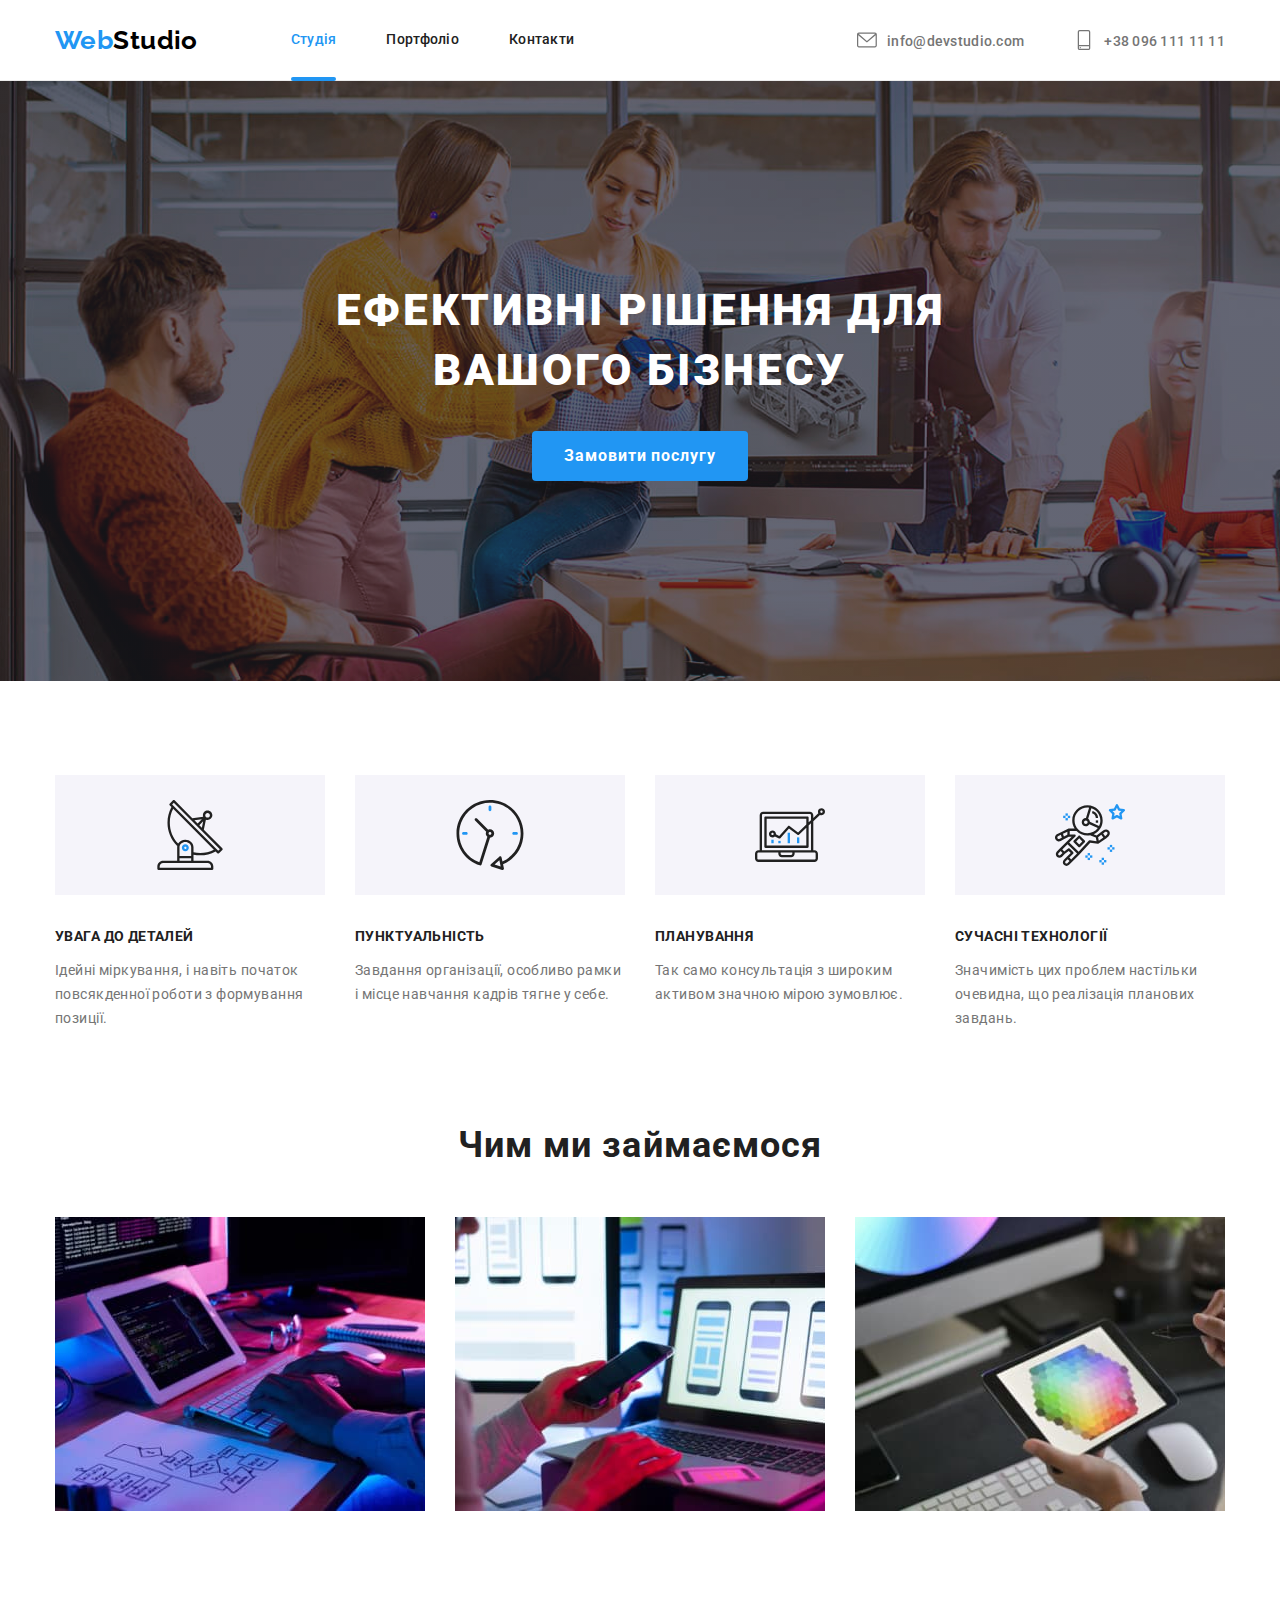
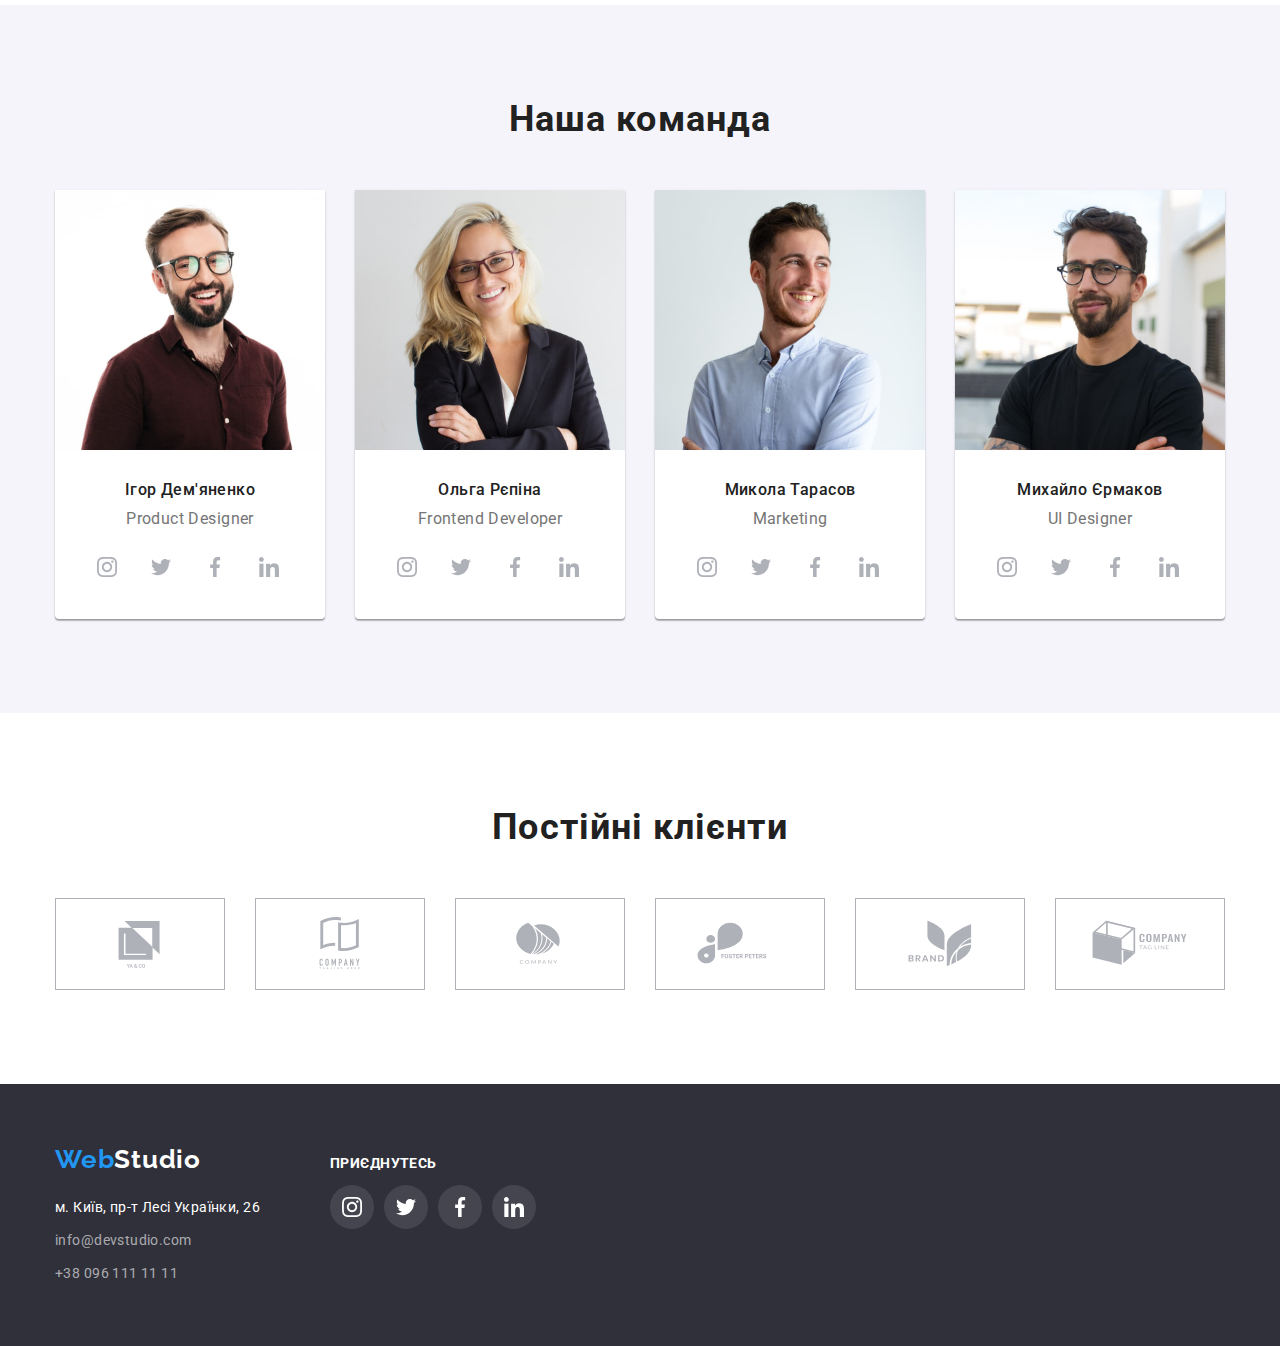
==== commit a48483d0: "nn" ====
--- a/index.html
+++ b/index.html
@@ -137,34 +137,36 @@
                 <h3 class="team">Ігор Дем'яненко</h3>
                 <p class="team-work">Product Designer</p>
                 <div class="teamicon">
-                  <a href="https://www.instagram.com" class="socweb">
-                    <div class="icon-social">
-                      <svg class="social">
-                        <use href="./images/symbol-defs.svg#icon-instagram-2"></use>
-                      </svg>
-                    </div>
-                  </a>
-                  <a href="https://twitter.com/" class="socweb">
-                    <div class="icon-social">
-                      <svg class="social">
-                        <use href="./images/symbol-defs.svg#icon-twitter-1"></use>
-                      </svg>
-                    </div>
-                  </a>
-                  <a href="https://www.facebook.com/" class="socweb">
-                    <div class="icon-social">
-                      <svg class="social">
-                        <use href="./images/symbol-defs.svg#icon-facebook-1"></use>
-                      </svg>
-                    </div>
-                  </a>
-                  <a href="https://ua.linkedin.com/" class="socweb">
-                    <div class="icon-social">
-                      <svg class="social">
-                        <use href="./images/symbol-defs.svg#icon-linkedin-1"></use>
-                      </svg>
-                    </div>
-                  </a>
+                  <ul class="list-comandos footer2">
+                    <li>
+                      <a href="https://www.instagram.com" class="link2">
+                        <svg width="20" height="20" class="icon-footer2">
+                          <use href="./images/symbol-defs.svg#icon-instagram-2"></use>
+                        </svg>
+                      </a>
+                    </li>
+                    <li>
+                      <a href="https://twitter.com/" class="link2">
+                        <svg width="20" height="20" class="icon-footer2">
+                          <use href="./images/symbol-defs.svg#icon-twitter-1"></use>
+                        </svg>
+                      </a>
+                    </li>
+                    <li>
+                      <a href="https://uk-ua.facebook.com/" class="link2">
+                        <svg width="20" height="20" class="icon-footer2">
+                          <use href="./images/symbol-defs.svg#icon-facebook-1"></use>
+                        </svg>
+                      </a>
+                    </li>
+                    <li>
+                      <a href="https://ua.linkedin.com/" class="link2">
+                        <svg width="20" height="20" class="icon-footer2">
+                          <use href="./images/symbol-defs.svg#icon-linkedin-1"></use>
+                        </svg>
+                      </a>
+                    </li>
+                  </ul>
                 </div>
               </div>
             </li>
@@ -174,34 +176,36 @@
                 <h3 class="team">Ольга Рєпіна</h3>
                 <p class="team-work">Frontend Developer</p>
                 <div class="teamicon">
-                  <a href="https://www.instagram.com" class="socweb">
-                    <div class="icon-social">
-                      <svg class="social">
-                        <use href="./images/symbol-defs.svg#icon-instagram-2"></use>
-                      </svg>
-                    </div>
-                  </a>
-                  <a href="https://twitter.com/" class="socweb">
-                    <div class="icon-social">
-                      <svg class="social">
-                        <use href="./images/symbol-defs.svg#icon-twitter-1"></use>
-                      </svg>
-                    </div>
-                  </a>
-                  <a href="https://www.facebook.com/" class="socweb">
-                    <div class="icon-social">
-                      <svg class="social">
-                        <use href="./images/symbol-defs.svg#icon-facebook-1"></use>
-                      </svg>
-                    </div>
-                  </a>
-                  <a href="https://ua.linkedin.com/" class="socweb">
-                    <div class="icon-social">
-                      <svg class="social">
-                        <use href="./images/symbol-defs.svg#icon-linkedin-1"></use>
-                      </svg>
-                    </div>
-                  </a>
+                  <ul class="list-comandos footer2">
+                    <li>
+                      <a href="https://www.instagram.com" class="link2">
+                        <svg width="20" height="20" class="icon-footer2">
+                          <use href="./images/symbol-defs.svg#icon-instagram-2"></use>
+                        </svg>
+                      </a>
+                    </li>
+                    <li>
+                      <a href="https://twitter.com/" class="link2">
+                        <svg width="20" height="20" class="icon-footer2">
+                          <use href="./images/symbol-defs.svg#icon-twitter-1"></use>
+                        </svg>
+                      </a>
+                    </li>
+                    <li>
+                      <a href="https://uk-ua.facebook.com/" class="link2">
+                        <svg width="20" height="20" class="icon-footer2">
+                          <use href="./images/symbol-defs.svg#icon-facebook-1"></use>
+                        </svg>
+                      </a>
+                    </li>
+                    <li>
+                      <a href="https://ua.linkedin.com/" class="link2">
+                        <svg width="20" height="20" class="icon-footer2">
+                          <use href="./images/symbol-defs.svg#icon-linkedin-1"></use>
+                        </svg>
+                      </a>
+                    </li>
+                  </ul>
                 </div>
               </div>
             </li>
@@ -211,34 +215,36 @@
                 <h3 class="team">Микола Тарасов</h3>
                 <p class="team-work">Marketing</p>
                 <div class="teamicon">
-                  <a href="https://www.instagram.com" class="socweb">
-                    <div class="icon-social">
-                      <svg class="social">
-                        <use href="./images/symbol-defs.svg#icon-instagram-2"></use>
-                      </svg>
-                    </div>
-                  </a>
-                  <a href="https://twitter.com/" class="socweb">
-                    <div class="icon-social">
-                      <svg class="social">
-                        <use href="./images/symbol-defs.svg#icon-twitter-1"></use>
-                      </svg>
-                    </div>
-                  </a>
-                  <a href="https://www.facebook.com/" class="socweb">
-                    <div class="icon-social">
-                      <svg class="social">
-                        <use href="./images/symbol-defs.svg#icon-facebook-1"></use>
-                      </svg>
-                    </div>
-                  </a>
-                  <a href="https://ua.linkedin.com/" class="socweb">
-                    <div class="icon-social">
-                      <svg class="social">
-                        <use href="./images/symbol-defs.svg#icon-linkedin-1"></use>
-                      </svg>
-                    </div>
-                  </a>
+                  <ul class="list-comandos footer2">
+                    <li>
+                      <a href="https://www.instagram.com" class="link2">
+                        <svg width="20" height="20" class="icon-footer2">
+                          <use href="./images/symbol-defs.svg#icon-instagram-2"></use>
+                        </svg>
+                      </a>
+                    </li>
+                    <li>
+                      <a href="https://twitter.com/" class="link2">
+                        <svg width="20" height="20" class="icon-footer2">
+                          <use href="./images/symbol-defs.svg#icon-twitter-1"></use>
+                        </svg>
+                      </a>
+                    </li>
+                    <li>
+                      <a href="https://uk-ua.facebook.com/" class="link2">
+                        <svg width="20" height="20" class="icon-footer2">
+                          <use href="./images/symbol-defs.svg#icon-facebook-1"></use>
+                        </svg>
+                      </a>
+                    </li>
+                    <li>
+                      <a href="https://ua.linkedin.com/" class="link2">
+                        <svg width="20" height="20" class="icon-footer2">
+                          <use href="./images/symbol-defs.svg#icon-linkedin-1"></use>
+                        </svg>
+                      </a>
+                    </li>
+                  </ul>
                 </div>
               </div>
             </li>
@@ -248,34 +254,36 @@
                 <h3 class="team">Михайло Єрмаков</h3>
                 <p class="team-work">UI Designer</p>
                 <div class="teamicon">
-                  <a href="https://www.instagram.com" class="socweb">
-                    <div class="icon-social">
-                      <svg class="social">
-                        <use href="./images/symbol-defs.svg#icon-instagram-2"></use>
-                      </svg>
-                    </div>
-                  </a>
-                  <a href="https://twitter.com/" class="socweb">
-                    <div class="icon-social">
-                      <svg class="social">
-                        <use href="./images/symbol-defs.svg#icon-twitter-1"></use>
-                      </svg>
-                    </div>
-                  </a>
-                  <a href="https://www.facebook.com/" class="socweb">
-                    <div class="icon-social">
-                      <svg class="social">
-                        <use href="./images/symbol-defs.svg#icon-facebook-1"></use>
-                      </svg>
-                    </div>
-                  </a>
-                  <a href="https://ua.linkedin.com/" class="socweb">
-                    <div class="icon-social">
-                      <svg class="social">
-                        <use href="./images/symbol-defs.svg#icon-linkedin-1"></use>
-                      </svg>
-                    </div>
-                  </a>
+                  <ul class="list-comandos footer2">
+                    <li>
+                      <a href="https://www.instagram.com" class="link2">
+                        <svg width="20" height="20" class="icon-footer2">
+                          <use href="./images/symbol-defs.svg#icon-instagram-2"></use>
+                        </svg>
+                      </a>
+                    </li>
+                    <li>
+                      <a href="https://twitter.com/" class="link2">
+                        <svg width="20" height="20" class="icon-footer2">
+                          <use href="./images/symbol-defs.svg#icon-twitter-1"></use>
+                        </svg>
+                      </a>
+                    </li>
+                    <li>
+                      <a href="https://uk-ua.facebook.com/" class="link2">
+                        <svg width="20" height="20" class="icon-footer2">
+                          <use href="./images/symbol-defs.svg#icon-facebook-1"></use>
+                        </svg>
+                      </a>
+                    </li>
+                    <li>
+                      <a href="https://ua.linkedin.com/" class="link2">
+                        <svg width="20" height="20" class="icon-footer2">
+                          <use href="./images/symbol-defs.svg#icon-linkedin-1"></use>
+                        </svg>
+                      </a>
+                    </li>
+                  </ul>
                 </div>
               </div>
             </li>
@@ -283,61 +291,49 @@
         </div>
       </section>
       <section class="section">
-        <div class="container">
-          <h2 class="section-tittle pading-list">Постійні клієнти</h2>
-          <ul class="clientfoot">
-            <li>
-              <a href="./portfolio.html">
-                <div class="client-border">
-                  <svg class="client-icon">
-                    <use href="./images/symbol-defs.svg#icon-Logo"></use>
-                  </svg>
-                </div>
-              </a>
-            </li>
-            <li>
-              <a href="./portfolio.html">
-                <div class="client-border">
-                  <svg class="client-icon">
-                    <use href="./images/symbol-defs.svg#icon-Logo-1"></use>
-                  </svg>
-                </div>
-              </a>
-            </li>
-            <li>
-              <a href="./portfolio.html">
-                <div class="client-border">
-                  <svg class="client-icon">
-                    <use href="./images/symbol-defs.svg#icon-Logo-2"></use>
-                  </svg>
-                </div>
-              </a>
-            </li>
-            <li>
-              <a href="./portfolio.html">
-                <div class="client-border">
-                  <svg class="client-icon">
-                    <use href="./images/symbol-defs.svg#icon-Logo-3"></use>
-                  </svg>
-                </div>
-              </a>
-            </li>
-            <li>
-              <a href="./portfolio.html">
-                <div class="client-border">
-                  <svg class="client-icon">
-                    <use href="./images/symbol-defs.svg#icon-Logo-4"></use>
-                  </svg>
-                </div>
-              </a>
-            </li>
-            <li>
-              <a href="./portfolio.html">
-                <div class="client-border">
-                  <svg class="client-icon">
-                    <use href="./images/symbol-defs.svg#icon-Logo-5"></use>
-                  </svg>
-                </div>
+        <h2 class="section-tittle pading-list">Постійні клієнти</h2>
+        <div class="container footer3">
+          <ul class="list-social3">
+            <li class="test1">
+              <a href="./portfolio.html" class="link3">
+                <svg width="160" height="60" class="icon-footer3">
+                  <use href="./images/symbol-defs.svg#icon-Logo"></use>
+                </svg>
+              </a>
+            </li>
+            <li class="test1">
+              <a href="./portfolio.html" class="link3">
+                <svg width="160" height="60" class="icon-footer3">
+                  <use href="./images/symbol-defs.svg#icon-Logo-1"></use>
+                </svg>
+              </a>
+            </li>
+            <li class="test1">
+              <a href="./portfolio.html" class="link3">
+                <svg width="160" height="60" class="icon-footer3">
+                  <use href="./images/symbol-defs.svg#icon-Logo-2"></use>
+                </svg>
+              </a>
+            </li>
+            <li class="test1">
+              <a href="./portfolio.html" class="link3">
+                <svg width="160" height="60" class="icon-footer3">
+                  <use href="./images/symbol-defs.svg#icon-Logo-3"></use>
+                </svg>
+              </a>
+            </li>
+            <li class="test1">
+              <a href="./portfolio.html" class="link3">
+                <svg width="160" height="60" class="icon-footer3">
+                  <use href="./images/symbol-defs.svg#icon-Logo-4"></use>
+                </svg>
+              </a>
+            </li>
+            <li class="test1">
+              <a href="./portfolio.html" class="link3">
+                <svg width="160" height="60" class="icon-footer3">
+                  <use href="./images/symbol-defs.svg#icon-Logo-5"></use>
+                </svg>
               </a>
             </li>
           </ul>
--- a/сss/styles.css
+++ b/сss/styles.css
@@ -57,11 +57,6 @@
   padding-left: 0;
 }
 /* LOGOGOGOGOGOGOG */
-.link {
-  display: block;
-  padding-top: 30px;
-  padding-bottom: 30px;
-}
 
 .logo {
   font-family: 'Raleway', sans-serif;
@@ -89,6 +84,22 @@
   margin-right: 50px;
 }
 
+/*  полоска */
+.link {
+  position: relative;
+  padding: 34px 0;
+}
+.curent::after {
+  content: '';
+  position: absolute;
+  display: block;
+  width: 100%;
+  height: 4px;
+  bottom: 0;
+  background-color: var(--logo-link-color);
+  border-radius: 2px;
+}
+/* полоска */
 .site-nav .link {
   font-weight: 500;
   font-size: 14px;
@@ -385,7 +396,36 @@
   gap: 30px;
 }
 
+/* animation portfolio !!!!!!!!!!!!!!!!!!!!!!!!!!!!!!!!!!!!!!!!*/
+.animation-portfolio {
+  position: relative;
+  overflow: hidden;
+}
+
+.portfolio-text {
+  display: block;
+  position: absolute;
+  width: 100%;
+  height: 100%;
+  padding: 63px 24px;
+  top: 0;
+  left: 0;
+  font-size: 18px;
+  line-height: 1.4;
+  letter-spacing: 0.03em;
+  color: var(--primary-background-color);
+  transform: translateY(100%);
+  transition-duration: 250ms;
+  transition-timing-function: cubic-bezier(0.4, 0, 0.2, 1);
+}
+
+.flex-elements:hover .portfolio-text {
+  transform: translateY(0);
+  background-color: rgba(33, 150, 243, 0.9);
+}
+/* portfolio animations !!!!!!!!!!!!!!!!!!!!!!!!!!!!!!!!!!!!!!!!!!*/
 .flex-elements {
+  display: block;
   background-color: var(--primary-background-color);
 }
 .flex-elements:hover,
--- a/сss/icon.css
+++ b/сss/icon.css
@@ -114,25 +114,6 @@
 .conect {
   margin-left: 70px;
 }
-.conect-list {
-  margin-top: 20px;
-  gap: 10px;
-}
-.icon-foter {
-  width: 44px;
-  height: 44px;
-  background-color: rgba(255, 255, 255, 0.1);
-  border-radius: 50px;
-  fill: var(--primary-background-color);
-}
-.icon-foter:hover,
-.icon-foter:focus {
-  background-color: rgba(33, 150, 243, 1);
-  fill: rgba(255, 255, 255, 1);
-}
-* {
-  outline: 1px solid red;
-}
 .container .list-social {
   display: flex;
   align-items: baseline;
@@ -154,3 +135,79 @@
   background-color: rgba(33, 150, 243, 1);
   fill: rgba(255, 255, 255, 1);
 }
+.footer2 .link2 {
+  width: 44px;
+  height: 44px;
+  display: flex;
+  border-radius: 50px;
+  justify-content: center;
+  align-items: center;
+  background-color: var(--primary-background-color);
+  fill: var(--color-mini-iconrgbargba);
+}
+.footer2 .link2:hover,
+.footer2 .link2:focus {
+  background-color: rgba(33, 150, 243, 1);
+  fill: rgba(255, 255, 255, 1);
+}
+.footer2 {
+  display: flex;
+  justify-content: center;
+  gap: 10px;
+}
+.list-comandos {
+  display: flex;
+}
+
+/* .icon-social {
+  width: 44px;
+  height: 44px;
+  background-color: var(--primary-background-color);
+  border-radius: 50px;
+  fill: var(--color-mini-iconrgbargba);
+}
+.social {
+  margin-left: 12px;
+  margin-top: 12px;
+  width: 20px;
+  height: 20px;
+  align-content: center;
+}
+
+.icon-social:hover {
+  background-color: rgba(33, 150, 243, 1);
+  fill: rgba(255, 255, 255, 1);
+}
+
+.teamicon {
+  display: flex;
+  gap: 10px;
+  margin-left: 30px;
+  margin-top: 16px;
+} */
+
+.footer3 .link3 {
+  width: 170px;
+  height: 92px;
+  display: flex;
+  justify-content: center;
+  align-items: center;
+  border: 1px solid rgba(175, 177, 184, 1);
+  background-color: var(--primary-background-color);
+  fill: var(--color-mini-iconrgbargba);
+  gap: 30px;
+}
+.footer3 .link3:hover,
+.footer3 .link3:focus {
+  fill: rgba(33, 150, 243, 1);
+  background-color: rgba(255, 255, 255, 1);
+  border: 1px solid rgba(33, 150, 243, 1);
+}
+.footer3 {
+  display: flex;
+  justify-content: center;
+}
+.list-social3 {
+  display: flex;
+  gap: 30px;
+}
